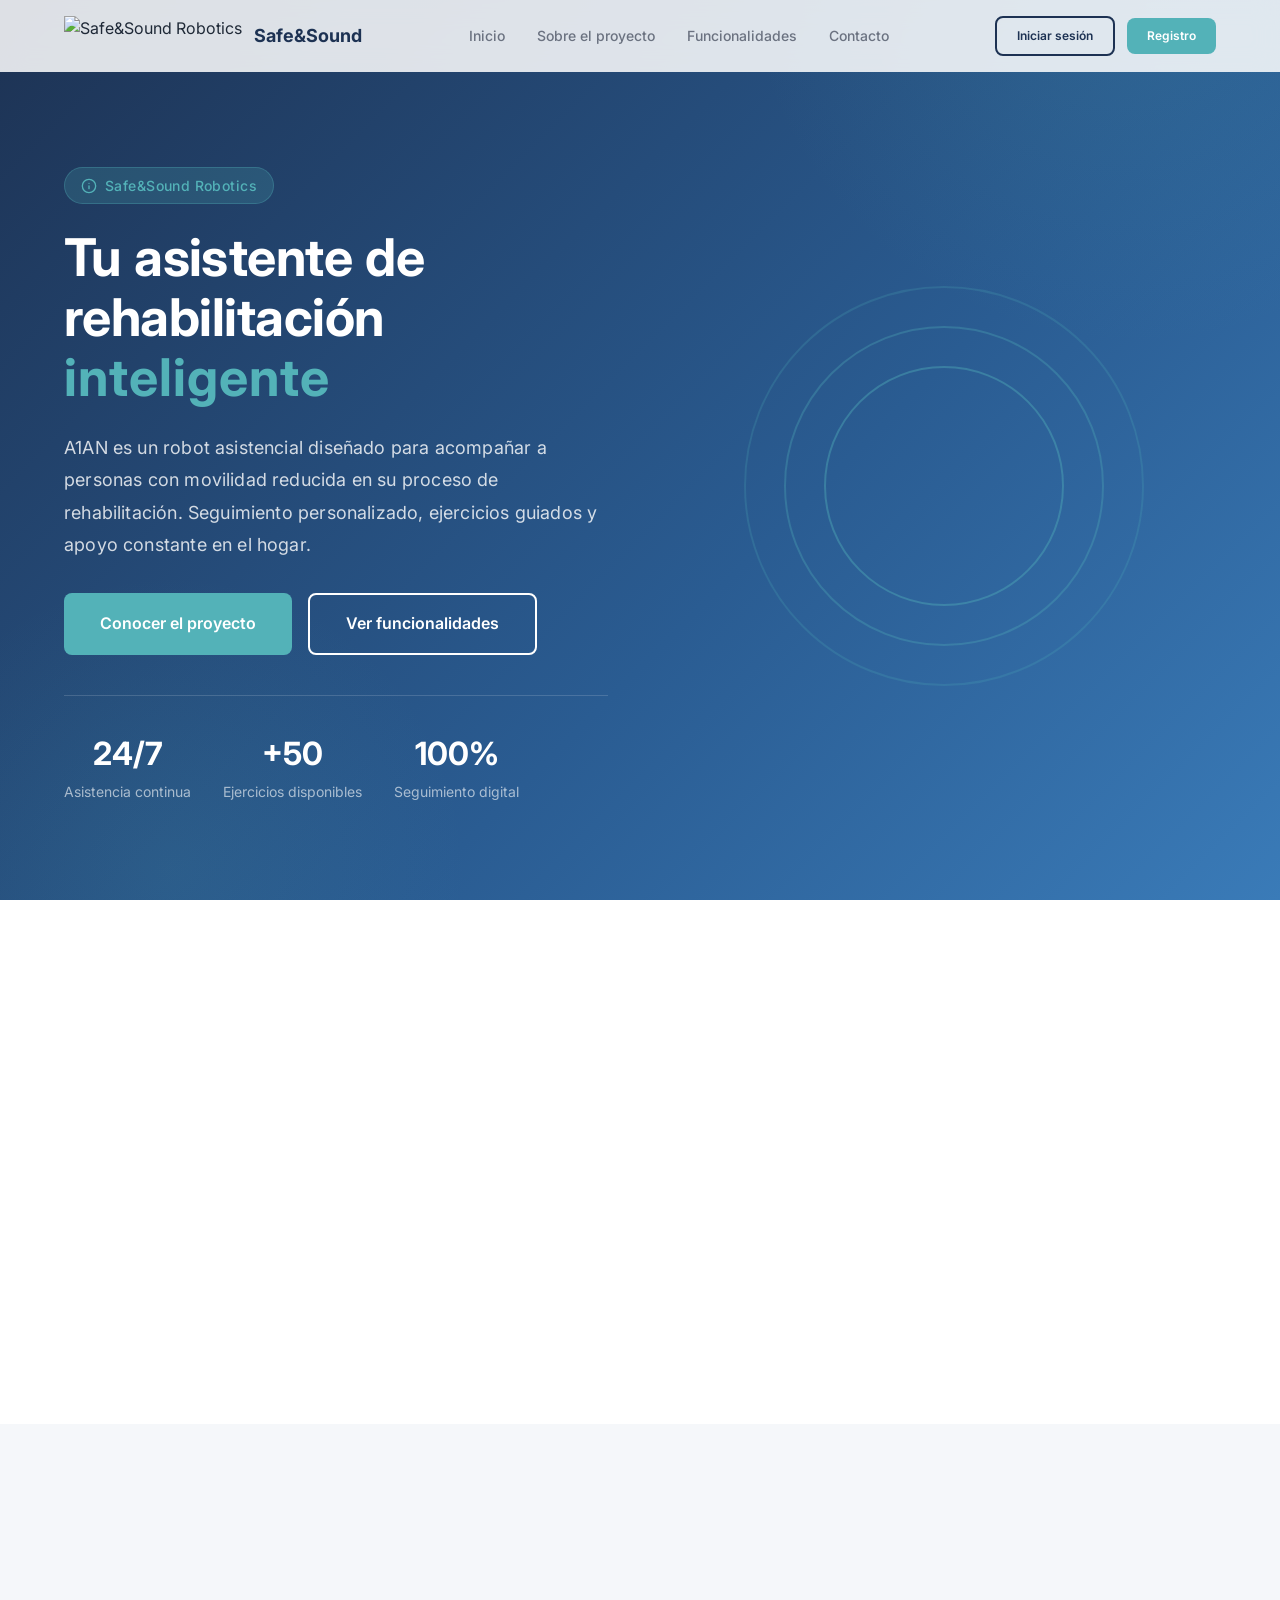
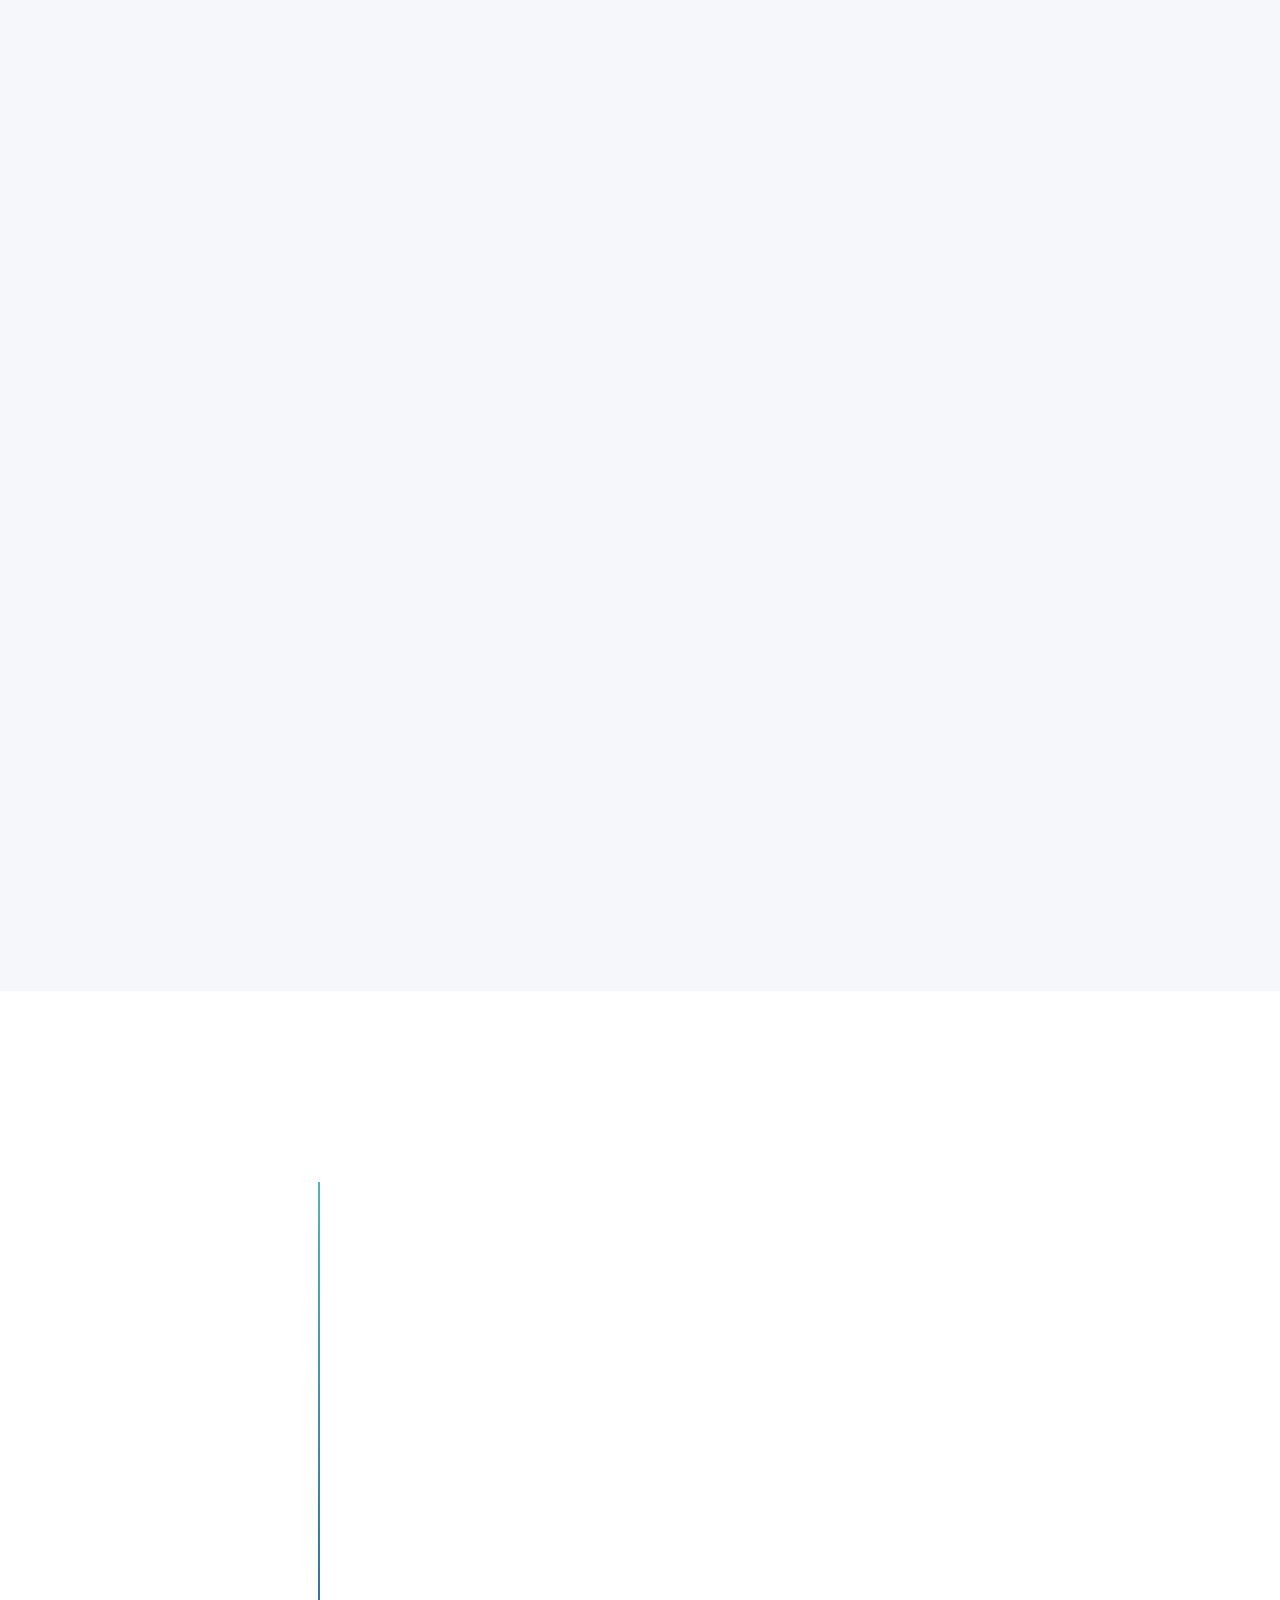
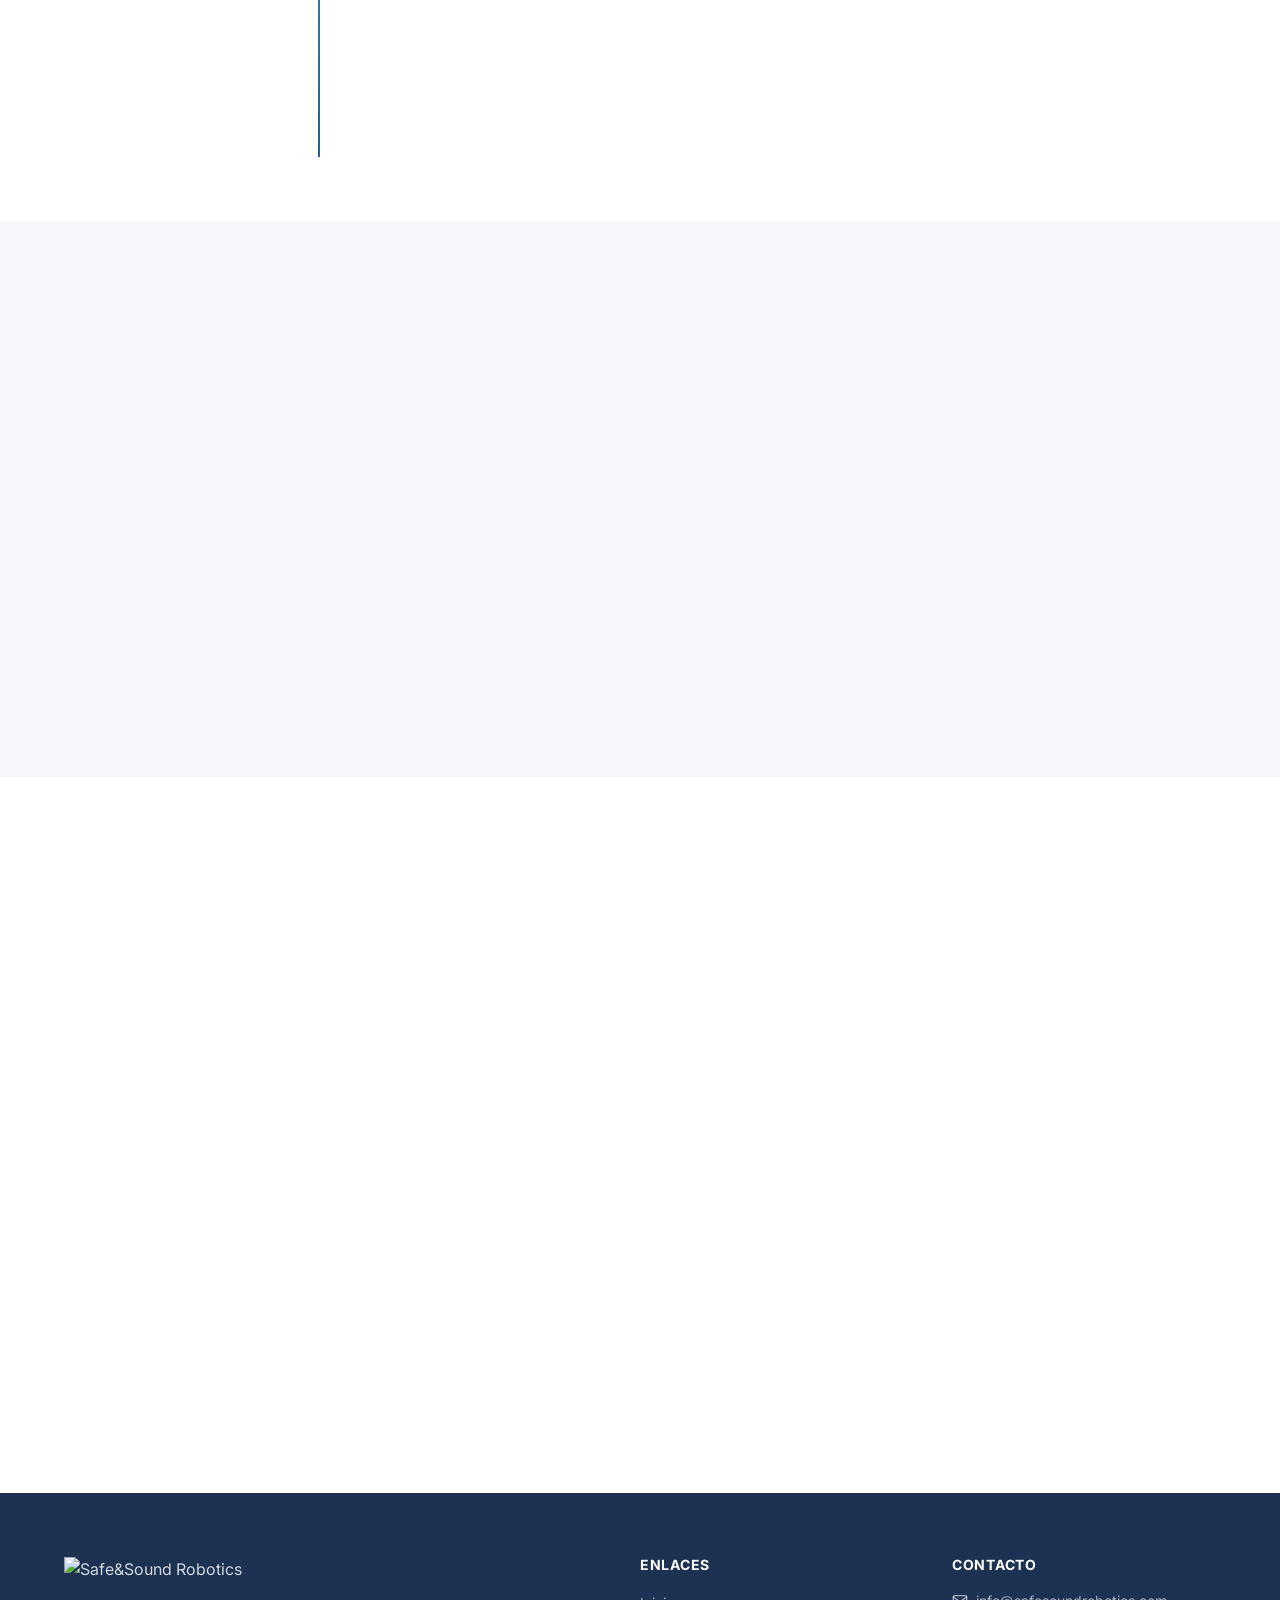
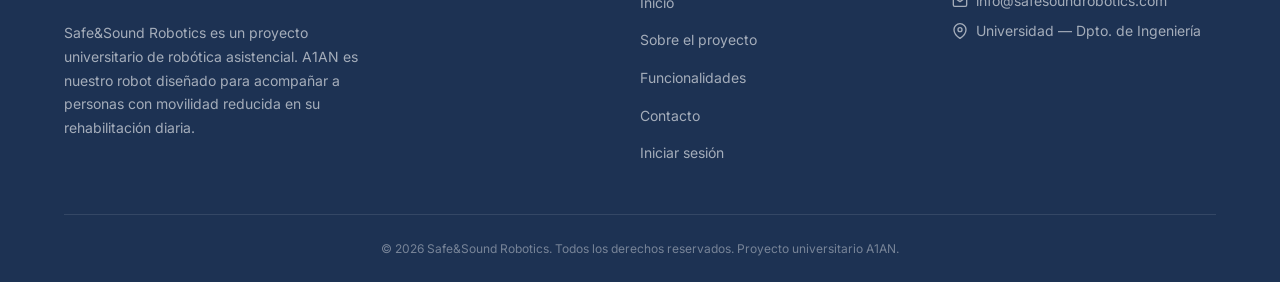
==== index.html @ 7369380c "Bugfixes" ====
<!DOCTYPE html>
<html lang="es">
<head>
  <meta charset="UTF-8">
  <meta name="viewport" content="width=device-width, initial-scale=1.0">
  <title>A1AN — Robot Asistencial | Safe&Sound Robotics</title>
  <meta name="description" content="A1AN es un robot asistencial inteligente diseñado para personas con movilidad reducida. Rehabilitación, seguimiento y apoyo en el hogar.">
  <link rel="icon" href="assets/logo.png" type="image/png">
  <link rel="preconnect" href="https://fonts.googleapis.com">
  <link rel="preconnect" href="https://fonts.gstatic.com" crossorigin>
  <link href="https://fonts.googleapis.com/css2?family=Inter:wght@400;500;600;700&display=swap" rel="stylesheet">
  <link rel="stylesheet" href="css/styles.css">
  <link rel="stylesheet" href="css/responsive.css">
</head>
<body>

  <!-- ====== HEADER ====== -->
  <header class="site-header" id="header">
    <div class="header-inner">
      <a href="index.html" class="header-logo">
        <img src="assets/logo.png" alt="Safe&Sound Robotics">
        <span>Safe&Sound</span>
      </a>

      <nav class="header-nav" id="headerNav">
        <a href="#inicio">Inicio</a>
        <a href="#sobre">Sobre el proyecto</a>
        <a href="#funcionalidades">Funcionalidades</a>
        <a href="#contacto">Contacto</a>
      </nav>

      <div class="header-actions" id="headerActions">
        <a href="login.html" class="btn btn-sm btn-outline-dark" id="loginBtn">Iniciar sesión</a>
        <a href="register.html" class="btn btn-sm btn-primary">Registro</a>
      </div>

      <button class="hamburger" id="hamburger" aria-label="Menú">
        <span></span>
        <span></span>
        <span></span>
      </button>
    </div>
  </header>

  <!-- ====== HERO ====== -->
  <section class="hero" id="inicio">
    <div class="container hero-inner">
      <div class="hero-content">
        <span class="hero-label">
          <svg width="16" height="16" viewBox="0 0 24 24" fill="none" stroke="currentColor" stroke-width="2" stroke-linecap="round" stroke-linejoin="round"><circle cx="12" cy="12" r="10"/><path d="M12 16v-4"/><path d="M12 8h.01"/></svg>
          Safe&Sound Robotics
        </span>
        <h1>Tu asistente de rehabilitación <span class="highlight">inteligente</span></h1>
        <p class="hero-description">A1AN es un robot asistencial diseñado para acompañar a personas con movilidad reducida en su proceso de rehabilitación. Seguimiento personalizado, ejercicios guiados y apoyo constante en el hogar.</p>
        <div class="hero-buttons">
          <a href="#sobre" class="btn btn-lg btn-primary">Conocer el proyecto</a>
          <a href="#funcionalidades" class="btn btn-lg btn-outline">Ver funcionalidades</a>
        </div>
        <div class="hero-stats">
          <div class="hero-stat">
            <span class="hero-stat-value">24/7</span>
            <span class="hero-stat-label">Asistencia continua</span>
          </div>
          <div class="hero-stat">
            <span class="hero-stat-value">+50</span>
            <span class="hero-stat-label">Ejercicios disponibles</span>
          </div>
          <div class="hero-stat">
            <span class="hero-stat-value">100%</span>
            <span class="hero-stat-label">Seguimiento digital</span>
          </div>
        </div>
      </div>
      <div class="hero-visual">
        <div class="hero-robot-container">
          <div class="hero-robot-circle"></div>
          <div class="hero-robot-circle"></div>
          <div class="hero-robot-circle"></div>
        </div>
      </div>
    </div>
  </section>

  <!-- ====== ABOUT ====== -->
  <section class="section" id="sobre">
    <div class="container">
      <div class="about-grid fade-in">
        <div class="about-content">
          <h2>Sobre el proyecto A1AN</h2>
          <p><strong>Safe&Sound Robotics</strong> es un proyecto universitario de robótica enfocado en desarrollar soluciones tecnológicas que mejoren la calidad de vida de personas con movilidad reducida.</p>
          <p><strong>A1AN</strong> es nuestro robot asistencial: un compañero inteligente diseñado para el hogar que ayuda en la búsqueda y localización de objetos cotidianos, guía ejercicios de rehabilitación funcional y realiza un seguimiento continuo del progreso del usuario.</p>
          <p>A diferencia de otras soluciones, A1AN combina asistencia física con seguimiento digital, ofreciendo una experiencia integral orientada al bienestar y la autonomía personal.</p>
        </div>
        <div class="about-visual">
          <div class="about-card">
            <div class="about-card-icon">
              <svg viewBox="0 0 24 24" fill="none" stroke="currentColor" stroke-width="2" stroke-linecap="round" stroke-linejoin="round"><path d="M17 21v-2a4 4 0 0 0-4-4H5a4 4 0 0 0-4 4v2"/><circle cx="9" cy="7" r="4"/><path d="M23 21v-2a4 4 0 0 0-3-3.87"/><path d="M16 3.13a4 4 0 0 1 0 7.75"/></svg>
            </div>
            <div>
              <h4>Personas con movilidad reducida</h4>
              <p>Diseñado para quienes necesitan apoyo diario en el hogar y en su proceso de rehabilitación.</p>
            </div>
          </div>
          <div class="about-card">
            <div class="about-card-icon">
              <svg viewBox="0 0 24 24" fill="none" stroke="currentColor" stroke-width="2" stroke-linecap="round" stroke-linejoin="round"><path d="M22 12h-4l-3 9L9 3l-3 9H2"/></svg>
            </div>
            <div>
              <h4>Rehabilitación funcional</h4>
              <p>Ejercicios guiados y seguimiento del progreso para una recuperación más efectiva.</p>
            </div>
          </div>
          <div class="about-card">
            <div class="about-card-icon">
              <svg viewBox="0 0 24 24" fill="none" stroke="currentColor" stroke-width="2" stroke-linecap="round" stroke-linejoin="round"><path d="M12 22s8-4 8-10V5l-8-3-8 3v7c0 6 8 10 8 10z"/></svg>
            </div>
            <div>
              <h4>Seguridad y confianza</h4>
              <p>Tecnología robusta y fiable, pensada para operar en un entorno doméstico con total seguridad.</p>
            </div>
          </div>
        </div>
      </div>
    </div>
  </section>

  <!-- ====== FEATURES ====== -->
  <section class="section section-alt" id="funcionalidades">
    <div class="container">
      <h2 class="section-title fade-in">Funcionalidades principales</h2>
      <p class="section-subtitle fade-in">A1AN integra múltiples capacidades para ofrecer un acompañamiento completo en el día a día.</p>
      <div class="features-grid">
        <div class="card feature-card fade-in">
          <div class="feature-icon">
            <svg viewBox="0 0 24 24" fill="none" stroke="currentColor" stroke-width="2" stroke-linecap="round" stroke-linejoin="round"><path d="M20 21v-2a4 4 0 0 0-4-4H8a4 4 0 0 0-4 4v2"/><circle cx="12" cy="7" r="4"/></svg>
          </div>
          <h3>Asistencia al usuario</h3>
          <p>Apoyo diario en tareas del hogar, localización de objetos y recordatorios personalizados para la constancia.</p>
        </div>
        <div class="card feature-card fade-in">
          <div class="feature-icon">
            <svg viewBox="0 0 24 24" fill="none" stroke="currentColor" stroke-width="2" stroke-linecap="round" stroke-linejoin="round"><path d="M22 12h-4l-3 9L9 3l-3 9H2"/></svg>
          </div>
          <h3>Ejercicios de rehabilitación</h3>
          <p>Biblioteca de ejercicios funcionales con rutinas personalizadas y seguimiento de cada sesión.</p>
        </div>
        <div class="card feature-card fade-in">
          <div class="feature-icon">
            <svg viewBox="0 0 24 24" fill="none" stroke="currentColor" stroke-width="2" stroke-linecap="round" stroke-linejoin="round"><polyline points="22 12 18 12 15 21 9 3 6 12 2 12"/></svg>
          </div>
          <h3>Seguimiento de actividad</h3>
          <p>Registro detallado de sesiones, eventos y progreso para una visión completa del estado del usuario.</p>
        </div>
        <div class="card feature-card fade-in">
          <div class="feature-icon">
            <svg viewBox="0 0 24 24" fill="none" stroke="currentColor" stroke-width="2" stroke-linecap="round" stroke-linejoin="round"><path d="M18 8A6 6 0 0 0 6 8c0 7-3 9-3 9h18s-3-2-3-9"/><path d="M13.73 21a2 2 0 0 1-3.46 0"/></svg>
          </div>
          <h3>Alertas y recordatorios</h3>
          <p>Notificaciones inteligentes para ejercicios, medicamentos y eventos importantes del día a día.</p>
        </div>
        <div class="card feature-card fade-in">
          <div class="feature-icon">
            <svg viewBox="0 0 24 24" fill="none" stroke="currentColor" stroke-width="2" stroke-linecap="round" stroke-linejoin="round"><rect x="2" y="3" width="20" height="14" rx="2" ry="2"/><line x1="8" y1="21" x2="16" y2="21"/><line x1="12" y1="17" x2="12" y2="21"/></svg>
          </div>
          <h3>Monitorización del robot</h3>
          <p>Control en tiempo real del estado del robot: batería, conexión, diagnóstico y última sincronización.</p>
        </div>
        <div class="card feature-card fade-in">
          <div class="feature-icon">
            <svg viewBox="0 0 24 24" fill="none" stroke="currentColor" stroke-width="2" stroke-linecap="round" stroke-linejoin="round"><circle cx="12" cy="12" r="3"/><path d="M19.4 15a1.65 1.65 0 0 0 .33 1.82l.06.06a2 2 0 0 1 0 2.83 2 2 0 0 1-2.83 0l-.06-.06a1.65 1.65 0 0 0-1.82-.33 1.65 1.65 0 0 0-1 1.51V21a2 2 0 0 1-2 2 2 2 0 0 1-2-2v-.09A1.65 1.65 0 0 0 9 19.4a1.65 1.65 0 0 0-1.82.33l-.06.06a2 2 0 0 1-2.83 0 2 2 0 0 1 0-2.83l.06-.06A1.65 1.65 0 0 0 4.68 15a1.65 1.65 0 0 0-1.51-1H3a2 2 0 0 1-2-2 2 2 0 0 1 2-2h.09A1.65 1.65 0 0 0 4.6 9a1.65 1.65 0 0 0-.33-1.82l-.06-.06a2 2 0 0 1 0-2.83 2 2 0 0 1 2.83 0l.06.06A1.65 1.65 0 0 0 9 4.68a1.65 1.65 0 0 0 1-1.51V3a2 2 0 0 1 2-2 2 2 0 0 1 2 2v.09a1.65 1.65 0 0 0 1 1.51 1.65 1.65 0 0 0 1.82-.33l.06-.06a2 2 0 0 1 2.83 0 2 2 0 0 1 0 2.83l-.06.06A1.65 1.65 0 0 0 19.4 9a1.65 1.65 0 0 0 1.51 1H21a2 2 0 0 1 2 2 2 2 0 0 1-2 2h-.09a1.65 1.65 0 0 0-1.51 1z"/></svg>
          </div>
          <h3>Fácil de usar</h3>
          <p>Interfaz intuitiva y sencilla diseñada para que cualquier persona pueda gestionar el robot sin dificultad.</p>
        </div>
        <div class="card feature-card fade-in">
          <div class="feature-icon">
            <svg viewBox="0 0 24 24" fill="none" stroke="currentColor" stroke-width="2" stroke-linecap="round" stroke-linejoin="round"><path d="M12 22s8-4 8-10V5l-8-3-8 3v7c0 6 8 10 8 10z"/></svg>
          </div>
          <h3>Seguridad y fiabilidad</h3>
          <p>Diseño robusto y protocolos de seguridad que garantizan un funcionamiento fiable en el entorno doméstico.</p>
        </div>
      </div>
    </div>
  </section>

  <!-- ====== HOW IT WORKS ====== -->
  <section class="section" id="como-funciona">
    <div class="container">
      <h2 class="section-title fade-in">¿Cómo funciona?</h2>
      <p class="section-subtitle fade-in">En cinco sencillos pasos estarás aprovechando todo el potencial de A1AN.</p>
      <div class="steps-container">
        <div class="step-item fade-in">
          <div class="step-number">1</div>
          <div class="step-content">
            <h3>Crea tu cuenta</h3>
            <p>Regístrate en la plataforma con tus datos personales para acceder a todas las funcionalidades.</p>
          </div>
        </div>
        <div class="step-item fade-in">
          <div class="step-number">2</div>
          <div class="step-content">
            <h3>Inicia sesión</h3>
            <p>Accede a tu panel de control privado con tus credenciales de forma segura.</p>
          </div>
        </div>
        <div class="step-item fade-in">
          <div class="step-number">3</div>
          <div class="step-content">
            <h3>Vincula tu robot</h3>
            <p>Conecta tu robot A1AN introduciendo su código de identificación o escaneando el QR del dispositivo.</p>
          </div>
        </div>
        <div class="step-item fade-in">
          <div class="step-number">4</div>
          <div class="step-content">
            <h3>Gestiona ejercicios</h3>
            <p>Crea rutinas personalizadas, programa ejercicios y haz seguimiento de cada sesión de rehabilitación.</p>
          </div>
        </div>
        <div class="step-item fade-in">
          <div class="step-number">5</div>
          <div class="step-content">
            <h3>Consulta tu progreso</h3>
            <p>Revisa el historial de actividad, notificaciones, alertas y el estado de tu robot desde el panel.</p>
          </div>
        </div>
      </div>
    </div>
  </section>

  <!-- ====== BENEFITS ====== -->
  <section class="section section-alt" id="beneficios">
    <div class="container">
      <h2 class="section-title fade-in">Beneficios de A1AN</h2>
      <p class="section-subtitle fade-in">Una solución integral que pone la tecnología al servicio del bienestar.</p>
      <div class="benefits-grid">
        <div class="benefit-item fade-in">
          <div class="benefit-icon">
            <svg viewBox="0 0 24 24" fill="none" stroke="currentColor" stroke-width="2" stroke-linecap="round" stroke-linejoin="round"><path d="M22 12h-4l-3 9L9 3l-3 9H2"/></svg>
          </div>
          <div class="benefit-text">
            <h4>Apoyo a la rehabilitación</h4>
            <p>Ejercicios guiados y seguimiento que facilitan la recuperación funcional del usuario.</p>
          </div>
        </div>
        <div class="benefit-item fade-in">
          <div class="benefit-icon">
            <svg viewBox="0 0 24 24" fill="none" stroke="currentColor" stroke-width="2" stroke-linecap="round" stroke-linejoin="round"><rect x="2" y="3" width="20" height="14" rx="2" ry="2"/><line x1="8" y1="21" x2="16" y2="21"/><line x1="12" y1="17" x2="12" y2="21"/></svg>
          </div>
          <div class="benefit-text">
            <h4>Control centralizado</h4>
            <p>Toda la información del robot, ejercicios y actividad en un único panel intuitivo.</p>
          </div>
        </div>
        <div class="benefit-item fade-in">
          <div class="benefit-icon">
            <svg viewBox="0 0 24 24" fill="none" stroke="currentColor" stroke-width="2" stroke-linecap="round" stroke-linejoin="round"><polyline points="22 12 18 12 15 21 9 3 6 12 2 12"/></svg>
          </div>
          <div class="benefit-text">
            <h4>Mejor seguimiento</h4>
            <p>Datos detallados sobre sesiones, progreso y uso del robot para tomar mejores decisiones.</p>
          </div>
        </div>
        <div class="benefit-item fade-in">
          <div class="benefit-icon">
            <svg viewBox="0 0 24 24" fill="none" stroke="currentColor" stroke-width="2" stroke-linecap="round" stroke-linejoin="round"><circle cx="12" cy="12" r="10"/><path d="M8 14s1.5 2 4 2 4-2 4-2"/><line x1="9" y1="9" x2="9.01" y2="9"/><line x1="15" y1="9" x2="15.01" y2="9"/></svg>
          </div>
          <div class="benefit-text">
            <h4>Experiencia intuitiva</h4>
            <p>Interfaz diseñada para ser accesible y fácil de usar por cualquier persona.</p>
          </div>
        </div>
        <div class="benefit-item fade-in">
          <div class="benefit-icon">
            <svg viewBox="0 0 24 24" fill="none" stroke="currentColor" stroke-width="2" stroke-linecap="round" stroke-linejoin="round"><path d="M12 22s8-4 8-10V5l-8-3-8 3v7c0 6 8 10 8 10z"/></svg>
          </div>
          <div class="benefit-text">
            <h4>Seguridad garantizada</h4>
            <p>Protocolos robustos que aseguran la protección de los datos y la fiabilidad del sistema.</p>
          </div>
        </div>
        <div class="benefit-item fade-in">
          <div class="benefit-icon">
            <svg viewBox="0 0 24 24" fill="none" stroke="currentColor" stroke-width="2" stroke-linecap="round" stroke-linejoin="round"><path d="M18 8A6 6 0 0 0 6 8c0 7-3 9-3 9h18s-3-2-3-9"/><path d="M13.73 21a2 2 0 0 1-3.46 0"/></svg>
          </div>
          <div class="benefit-text">
            <h4>Tecnología orientada al bienestar</h4>
            <p>Innovación con enfoque humano, diseñada para mejorar la calidad de vida.</p>
          </div>
        </div>
      </div>
    </div>
  </section>

  <!-- ====== CONTACT ====== -->
  <section class="section" id="contacto">
    <div class="container">
      <h2 class="section-title fade-in">Contacto</h2>
      <p class="section-subtitle fade-in">¿Tienes preguntas sobre el proyecto? Escríbenos y te responderemos lo antes posible.</p>
      <div class="contact-wrapper fade-in">
        <form class="contact-form" id="contactForm">
          <div class="form-group">
            <label for="contactName">Nombre completo</label>
            <input type="text" id="contactName" placeholder="Tu nombre" required>
          </div>
          <div class="form-group">
            <label for="contactEmail">Correo electrónico</label>
            <input type="email" id="contactEmail" placeholder="tu@email.com" required>
          </div>
          <div class="form-group">
            <label for="contactMessage">Mensaje</label>
            <textarea id="contactMessage" placeholder="Escribe tu mensaje aquí..." required></textarea>
          </div>
          <button type="submit" class="btn btn-primary btn-lg">Enviar mensaje</button>
        </form>
      </div>
    </div>
  </section>

  <!-- ====== FOOTER ====== -->
  <footer class="site-footer">
    <div class="container">
      <div class="footer-grid">
        <div class="footer-brand">
          <img src="assets/logo.png" alt="Safe&Sound Robotics">
          <p>Safe&Sound Robotics es un proyecto universitario de robótica asistencial. A1AN es nuestro robot diseñado para acompañar a personas con movilidad reducida en su rehabilitación diaria.</p>
        </div>
        <div class="footer-links">
          <h4>Enlaces</h4>
          <ul>
            <li><a href="#inicio">Inicio</a></li>
            <li><a href="#sobre">Sobre el proyecto</a></li>
            <li><a href="#funcionalidades">Funcionalidades</a></li>
            <li><a href="#contacto">Contacto</a></li>
            <li><a href="login.html">Iniciar sesión</a></li>
          </ul>
        </div>
        <div class="footer-contact">
          <h4>Contacto</h4>
          <p>
            <svg viewBox="0 0 24 24" fill="none" stroke="currentColor" stroke-width="2" stroke-linecap="round" stroke-linejoin="round"><path d="M4 4h16c1.1 0 2 .9 2 2v12c0 1.1-.9 2-2 2H4c-1.1 0-2-.9-2-2V6c0-1.1.9-2 2-2z"/><polyline points="22,6 12,13 2,6"/></svg>
            info@safesoundrobotics.com
          </p>
          <p>
            <svg viewBox="0 0 24 24" fill="none" stroke="currentColor" stroke-width="2" stroke-linecap="round" stroke-linejoin="round"><path d="M21 10c0 7-9 13-9 13s-9-6-9-13a9 9 0 0 1 18 0z"/><circle cx="12" cy="10" r="3"/></svg>
            Universidad — Dpto. de Ingeniería
          </p>
        </div>
      </div>
      <div class="footer-bottom">
        &copy; 2026 Safe&Sound Robotics. Todos los derechos reservados. Proyecto universitario A1AN.
      </div>
    </div>
  </footer>

  <!-- Toast -->
  <div class="toast" id="toast"></div>

  <script src="js/main.js"></script>
</body>
</html>
---- css/styles.css ----
/* ============================================
   Safe&Sound Robotics — A1AN Web
   Global Styles
   ============================================ */

/* --- Custom Properties --- */
:root {
  --color-primary: #1d3253;
  --color-secondary: #2a5c92;
  --color-accent: #53b2b8;
  --color-white: #ffffff;
  --color-bg: #f5f7fa;
  --color-text: #1f2937;
  --color-gray: #6b7280;
  --color-border: #e5e7eb;
  --color-success: #10b981;
  --color-warning: #f59e0b;
  --color-danger: #ef4444;

  --font-family: 'Inter', 'Segoe UI', system-ui, -apple-system, sans-serif;
  --font-size-xs: 0.75rem;
  --font-size-sm: 0.875rem;
  --font-size-base: 1rem;
  --font-size-lg: 1.125rem;
  --font-size-xl: 1.25rem;
  --font-size-2xl: 1.5rem;
  --font-size-3xl: 2rem;
  --font-size-4xl: 2.5rem;
  --font-size-5xl: 3.25rem;

  --spacing-1: 0.25rem;
  --spacing-2: 0.5rem;
  --spacing-3: 0.75rem;
  --spacing-4: 1rem;
  --spacing-5: 1.25rem;
  --spacing-6: 1.5rem;
  --spacing-8: 2rem;
  --spacing-10: 2.5rem;
  --spacing-12: 3rem;
  --spacing-16: 4rem;

  --radius-sm: 0.375rem;
  --radius-md: 0.5rem;
  --radius-lg: 0.75rem;
  --radius-xl: 1rem;
  --radius-full: 9999px;

  --shadow-sm: 0 1px 2px rgba(0, 0, 0, 0.05);
  --shadow-md: 0 4px 6px -1px rgba(0, 0, 0, 0.08), 0 2px 4px -2px rgba(0, 0, 0, 0.05);
  --shadow-lg: 0 10px 15px -3px rgba(0, 0, 0, 0.08), 0 4px 6px -4px rgba(0, 0, 0, 0.04);
  --shadow-xl: 0 20px 25px -5px rgba(0, 0, 0, 0.1), 0 8px 10px -6px rgba(0, 0, 0, 0.04);

  --transition-fast: 150ms ease;
  --transition-base: 250ms ease;
  --transition-slow: 400ms ease;

  --header-height: 72px;
  --max-width: 1200px;
}

/* --- Reset --- */
*,
*::before,
*::after {
  box-sizing: border-box;
  margin: 0;
  padding: 0;
}

html {
  scroll-behavior: smooth;
  -webkit-text-size-adjust: 100%;
}

body {
  font-family: var(--font-family);
  font-size: var(--font-size-base);
  line-height: 1.6;
  color: var(--color-text);
  background-color: var(--color-white);
  -webkit-font-smoothing: antialiased;
  -moz-osx-font-smoothing: grayscale;
}

img {
  max-width: 100%;
  height: auto;
  display: block;
}

a {
  color: inherit;
  text-decoration: none;
}

ul, ol {
  list-style: none;
}

button, input, textarea, select {
  font: inherit;
  color: inherit;
  border: none;
  outline: none;
  background: none;
}

button {
  cursor: pointer;
}

/* --- Typography --- */
h1, h2, h3, h4, h5, h6 {
  line-height: 1.2;
  font-weight: 700;
  color: var(--color-primary);
}

h1 { font-size: var(--font-size-5xl); }
h2 { font-size: var(--font-size-3xl); }
h3 { font-size: var(--font-size-2xl); }
h4 { font-size: var(--font-size-xl); }

p {
  margin-bottom: var(--spacing-4);
  color: var(--color-gray);
}

.section-title {
  font-size: var(--font-size-3xl);
  text-align: center;
  margin-bottom: var(--spacing-3);
}

.section-subtitle {
  font-size: var(--font-size-lg);
  color: var(--color-gray);
  text-align: center;
  max-width: 640px;
  margin: 0 auto var(--spacing-12);
}

/* --- Utility --- */
.container {
  width: 100%;
  max-width: var(--max-width);
  margin: 0 auto;
  padding: 0 var(--spacing-6);
}

.sr-only {
  position: absolute;
  width: 1px;
  height: 1px;
  overflow: hidden;
  clip: rect(0, 0, 0, 0);
  white-space: nowrap;
  border: 0;
}

/* --- Buttons --- */
.btn {
  display: inline-flex;
  align-items: center;
  justify-content: center;
  gap: var(--spacing-2);
  padding: 0.75rem 1.75rem;
  font-size: var(--font-size-sm);
  font-weight: 600;
  border-radius: var(--radius-md);
  transition: all var(--transition-base);
  white-space: nowrap;
}

.btn-primary {
  background-color: var(--color-accent);
  color: var(--color-white);
}

.btn-primary:hover {
  background-color: #48a0a5;
  transform: translateY(-1px);
  box-shadow: var(--shadow-md);
}

.btn-secondary {
  background-color: var(--color-secondary);
  color: var(--color-white);
}

.btn-secondary:hover {
  background-color: #235082;
  transform: translateY(-1px);
  box-shadow: var(--shadow-md);
}

.btn-outline {
  border: 2px solid var(--color-white);
  color: var(--color-white);
  background: transparent;
}

.btn-outline:hover {
  background-color: var(--color-white);
  color: var(--color-primary);
}

.btn-outline-dark {
  border: 2px solid var(--color-primary);
  color: var(--color-primary);
  background: transparent;
}

.btn-outline-dark:hover {
  background-color: var(--color-primary);
  color: var(--color-white);
}

.btn-sm {
  padding: 0.5rem 1.25rem;
  font-size: var(--font-size-xs);
}

.btn-lg {
  padding: 1rem 2.25rem;
  font-size: var(--font-size-base);
}

/* --- Cards --- */
.card {
  background: var(--color-white);
  border-radius: var(--radius-lg);
  padding: var(--spacing-8);
  box-shadow: var(--shadow-md);
  transition: transform var(--transition-base), box-shadow var(--transition-base);
}

.card:hover {
  transform: translateY(-4px);
  box-shadow: var(--shadow-lg);
}

/* --- Badges --- */
.badge {
  display: inline-flex;
  align-items: center;
  padding: 0.25rem 0.75rem;
  font-size: var(--font-size-xs);
  font-weight: 600;
  border-radius: var(--radius-full);
}

.badge-success {
  background-color: #d1fae5;
  color: #065f46;
}

.badge-warning {
  background-color: #fef3c7;
  color: #92400e;
}

.badge-danger {
  background-color: #fee2e2;
  color: #991b1b;
}

.badge-info {
  background-color: #dbeafe;
  color: #1e40af;
}

/* --- Toast --- */
.toast {
  position: fixed;
  bottom: 2rem;
  right: 2rem;
  padding: 1rem 1.5rem;
  background: var(--color-primary);
  color: var(--color-white);
  border-radius: var(--radius-md);
  box-shadow: var(--shadow-xl);
  font-size: var(--font-size-sm);
  font-weight: 500;
  transform: translateY(120%);
  opacity: 0;
  transition: all var(--transition-base);
  z-index: 9999;
}

.toast.show {
  transform: translateY(0);
  opacity: 1;
}

.toast-success {
  background: var(--color-success);
}

.toast-danger {
  background: var(--color-danger);
}

/* ============================================
   HEADER
   ============================================ */
.site-header {
  position: fixed;
  top: 0;
  left: 0;
  right: 0;
  height: var(--header-height);
  z-index: 1000;
  background: rgba(255, 255, 255, 0.85);
  backdrop-filter: blur(12px);
  -webkit-backdrop-filter: blur(12px);
  transition: box-shadow var(--transition-base);
}

.site-header.scrolled {
  box-shadow: 0 1px 12px rgba(0, 0, 0, 0.08);
}

.header-inner {
  display: flex;
  align-items: center;
  justify-content: space-between;
  height: 100%;
  max-width: var(--max-width);
  margin: 0 auto;
  padding: 0 var(--spacing-6);
}

.header-logo {
  display: flex;
  align-items: center;
  gap: var(--spacing-3);
}

.header-logo img {
  height: 40px;
  width: auto;
}

.header-logo span {
  font-size: var(--font-size-lg);
  font-weight: 700;
  color: var(--color-primary);
}

.header-nav {
  display: flex;
  align-items: center;
  gap: var(--spacing-8);
}

.header-nav a {
  font-size: var(--font-size-sm);
  font-weight: 500;
  color: var(--color-gray);
  transition: color var(--transition-fast);
  position: relative;
}

.header-nav a:hover,
.header-nav a.active {
  color: var(--color-primary);
}

.header-nav a::after {
  content: '';
  position: absolute;
  bottom: -4px;
  left: 0;
  width: 0;
  height: 2px;
  background: var(--color-accent);
  transition: width var(--transition-base);
}

.header-nav a:hover::after,
.header-nav a.active::after {
  width: 100%;
}

.header-actions {
  display: flex;
  align-items: center;
  gap: var(--spacing-3);
}

.hamburger {
  display: none;
  flex-direction: column;
  gap: 5px;
  cursor: pointer;
  padding: var(--spacing-2);
}

.hamburger span {
  display: block;
  width: 24px;
  height: 2px;
  background: var(--color-primary);
  transition: all var(--transition-base);
  border-radius: 2px;
}

.hamburger.open span:nth-child(1) {
  transform: rotate(45deg) translate(5px, 5px);
}

.hamburger.open span:nth-child(2) {
  opacity: 0;
}

.hamburger.open span:nth-child(3) {
  transform: rotate(-45deg) translate(5px, -5px);
}

/* ============================================
   HERO
   ============================================ */
.hero {
  position: relative;
  min-height: 100vh;
  display: flex;
  align-items: center;
  background: linear-gradient(135deg, var(--color-primary) 0%, var(--color-secondary) 60%, #3a7bb8 100%);
  overflow: hidden;
  padding-top: var(--header-height);
}

.hero::before {
  content: '';
  position: absolute;
  top: -50%;
  right: -20%;
  width: 800px;
  height: 800px;
  border-radius: 50%;
  background: radial-gradient(circle, rgba(83, 178, 184, 0.15) 0%, transparent 70%);
  pointer-events: none;
}

.hero::after {
  content: '';
  position: absolute;
  bottom: -30%;
  left: -10%;
  width: 600px;
  height: 600px;
  border-radius: 50%;
  background: radial-gradient(circle, rgba(83, 178, 184, 0.1) 0%, transparent 70%);
  pointer-events: none;
}

.hero-inner {
  display: flex;
  align-items: center;
  justify-content: space-between;
  gap: var(--spacing-16);
  position: relative;
  z-index: 1;
}

.hero-content {
  flex: 1;
  max-width: 580px;
}

.hero-label {
  display: inline-flex;
  align-items: center;
  gap: var(--spacing-2);
  padding: 0.4rem 1rem;
  background: rgba(83, 178, 184, 0.2);
  border: 1px solid rgba(83, 178, 184, 0.3);
  border-radius: var(--radius-full);
  color: var(--color-accent);
  font-size: var(--font-size-sm);
  font-weight: 500;
  margin-bottom: var(--spacing-6);
  letter-spacing: 0.03em;
}

.hero h1 {
  color: var(--color-white);
  font-size: var(--font-size-5xl);
  margin-bottom: var(--spacing-6);
  line-height: 1.15;
  letter-spacing: -0.01em;
  word-spacing: 0.05em;
}

.hero h1 .highlight {
  color: var(--color-accent);
  letter-spacing: 0.02em;
}

.hero-description {
  color: rgba(255, 255, 255, 0.8);
  font-size: var(--font-size-lg);
  margin-bottom: var(--spacing-8);
  line-height: 1.8;
  letter-spacing: 0.01em;
}

.hero-buttons {
  display: flex;
  gap: var(--spacing-4);
  flex-wrap: wrap;
}

.hero-visual {
  flex: 1;
  display: flex;
  align-items: center;
  justify-content: center;
  position: relative;
}

.hero-robot-container {
  position: relative;
  width: 400px;
  height: 400px;
}

.hero-robot-circle {
  position: absolute;
  border-radius: 50%;
  border: 2px solid rgba(83, 178, 184, 0.2);
}

.hero-robot-circle:nth-child(1) {
  width: 100%;
  height: 100%;
  top: 0;
  left: 0;
  animation: pulse-ring 4s ease-in-out infinite;
}

.hero-robot-circle:nth-child(2) {
  width: 80%;
  height: 80%;
  top: 10%;
  left: 10%;
  border-color: rgba(83, 178, 184, 0.3);
  animation: pulse-ring 4s ease-in-out 1s infinite;
}

.hero-robot-circle:nth-child(3) {
  width: 60%;
  height: 60%;
  top: 20%;
  left: 20%;
  border-color: rgba(83, 178, 184, 0.4);
  animation: pulse-ring 4s ease-in-out 2s infinite;
}

.hero-robot-logo {
  position: absolute;
  top: 50%;
  left: 50%;
  transform: translate(-50%, -50%);
  width: 160px;
  height: 160px;
  object-fit: contain;
  filter: drop-shadow(0 0 30px rgba(83, 178, 184, 0.3));
}

@keyframes pulse-ring {
  0%, 100% { transform: scale(1); opacity: 0.6; }
  50% { transform: scale(1.05); opacity: 1; }
}

.hero-stats {
  display: flex;
  gap: var(--spacing-8);
  margin-top: var(--spacing-10);
  padding-top: var(--spacing-8);
  border-top: 1px solid rgba(255, 255, 255, 0.15);
}

.hero-stat {
  text-align: center;
}

.hero-stat-value {
  display: block;
  font-size: var(--font-size-3xl);
  font-weight: 700;
  color: var(--color-white);
}

.hero-stat-label {
  font-size: var(--font-size-sm);
  color: rgba(255, 255, 255, 0.6);
}

/* ============================================
   SECTIONS (general)
   ============================================ */
.section {
  padding: var(--spacing-16) 0;
}

.section-alt {
  background-color: var(--color-bg);
}

/* --- Scroll fade-in animation --- */
.fade-in {
  opacity: 0;
  transform: translateY(30px);
  transition: opacity 0.6s ease, transform 0.6s ease;
}

.fade-in.visible {
  opacity: 1;
  transform: translateY(0);
}

/* ============================================
   ABOUT
   ============================================ */
.about-grid {
  display: grid;
  grid-template-columns: 1fr 1fr;
  gap: var(--spacing-16);
  align-items: center;
}

.about-content {
  padding-left: var(--spacing-8);
  border-left: 4px solid var(--color-accent);
}

.about-content h2 {
  margin-bottom: var(--spacing-4);
}

.about-content p {
  margin-bottom: var(--spacing-4);
  line-height: 1.8;
}

.about-visual {
  display: flex;
  flex-direction: column;
  gap: var(--spacing-6);
}

.about-card {
  display: flex;
  align-items: flex-start;
  gap: var(--spacing-4);
  padding: var(--spacing-6);
  background: var(--color-white);
  border-radius: var(--radius-lg);
  box-shadow: var(--shadow-sm);
  transition: box-shadow var(--transition-base);
}

.about-card:hover {
  box-shadow: var(--shadow-md);
}

.about-card-icon {
  flex-shrink: 0;
  width: 48px;
  height: 48px;
  display: flex;
  align-items: center;
  justify-content: center;
  background: linear-gradient(135deg, var(--color-accent), var(--color-secondary));
  border-radius: var(--radius-md);
  color: var(--color-white);
}

.about-card-icon svg {
  width: 24px;
  height: 24px;
}

.about-card h4 {
  font-size: var(--font-size-base);
  margin-bottom: var(--spacing-1);
}

.about-card p {
  font-size: var(--font-size-sm);
  margin-bottom: 0;
}

/* ============================================
   FEATURES
   ============================================ */
.features-grid {
  display: grid;
  grid-template-columns: repeat(3, 1fr);
  gap: var(--spacing-8);
}

.feature-card {
  text-align: center;
  padding: var(--spacing-8) var(--spacing-6);
}

.feature-icon {
  width: 64px;
  height: 64px;
  margin: 0 auto var(--spacing-6);
  display: flex;
  align-items: center;
  justify-content: center;
  background: linear-gradient(135deg, rgba(83, 178, 184, 0.1), rgba(42, 92, 146, 0.1));
  border-radius: var(--radius-lg);
  color: var(--color-accent);
}

.feature-icon svg {
  width: 28px;
  height: 28px;
}

.feature-card h3 {
  font-size: var(--font-size-lg);
  margin-bottom: var(--spacing-3);
}

.feature-card p {
  font-size: var(--font-size-sm);
  line-height: 1.7;
}

/* ============================================
   HOW IT WORKS
   ============================================ */
.steps-container {
  display: flex;
  flex-direction: column;
  gap: 0;
  max-width: 700px;
  margin: 0 auto;
  position: relative;
}

.steps-container::before {
  content: '';
  position: absolute;
  left: 28px;
  top: 0;
  bottom: 0;
  width: 2px;
  background: linear-gradient(to bottom, var(--color-accent), var(--color-secondary));
}

.step-item {
  display: flex;
  align-items: flex-start;
  gap: var(--spacing-6);
  padding: var(--spacing-6) 0;
  position: relative;
}

.step-number {
  flex-shrink: 0;
  width: 56px;
  height: 56px;
  display: flex;
  align-items: center;
  justify-content: center;
  background: var(--color-accent);
  color: var(--color-white);
  font-size: var(--font-size-xl);
  font-weight: 700;
  border-radius: 50%;
  z-index: 1;
  box-shadow: 0 0 0 6px var(--color-bg);
}

.step-content h3 {
  font-size: var(--font-size-lg);
  margin-bottom: var(--spacing-2);
}

.step-content p {
  font-size: var(--font-size-sm);
  margin-bottom: 0;
}

/* ============================================
   BENEFITS
   ============================================ */
.benefits-grid {
  display: grid;
  grid-template-columns: repeat(3, 1fr);
  gap: var(--spacing-6);
}

.benefit-item {
  display: flex;
  align-items: flex-start;
  gap: var(--spacing-4);
  padding: var(--spacing-6);
  background: var(--color-white);
  border-radius: var(--radius-lg);
  box-shadow: var(--shadow-sm);
  transition: box-shadow var(--transition-base), transform var(--transition-base);
}

.benefit-item:hover {
  box-shadow: var(--shadow-md);
  transform: translateY(-2px);
}

.benefit-icon {
  flex-shrink: 0;
  width: 44px;
  height: 44px;
  display: flex;
  align-items: center;
  justify-content: center;
  background: rgba(83, 178, 184, 0.1);
  border-radius: var(--radius-md);
  color: var(--color-accent);
}

.benefit-icon svg {
  width: 22px;
  height: 22px;
}

.benefit-text h4 {
  font-size: var(--font-size-base);
  margin-bottom: var(--spacing-1);
}

.benefit-text p {
  font-size: var(--font-size-sm);
  margin-bottom: 0;
}

/* ============================================
   CONTACT
   ============================================ */
.contact-wrapper {
  max-width: 640px;
  margin: 0 auto;
}

.contact-form {
  display: flex;
  flex-direction: column;
  gap: var(--spacing-5);
}

.form-group {
  display: flex;
  flex-direction: column;
  gap: var(--spacing-2);
}

.form-group label {
  font-size: var(--font-size-sm);
  font-weight: 500;
  color: var(--color-text);
}

.form-group input,
.form-group textarea,
.form-group select {
  width: 100%;
  padding: 0.75rem 1rem;
  border: 1px solid var(--color-border);
  border-radius: var(--radius-md);
  font-size: var(--font-size-base);
  background: var(--color-white);
  transition: border-color var(--transition-fast), box-shadow var(--transition-fast);
}

.form-group input:focus,
.form-group textarea:focus,
.form-group select:focus {
  border-color: var(--color-accent);
  box-shadow: 0 0 0 3px rgba(83, 178, 184, 0.15);
}

.form-group textarea {
  min-height: 120px;
  resize: vertical;
}

.form-group input.error,
.form-group textarea.error {
  border-color: var(--color-danger);
  box-shadow: 0 0 0 3px rgba(239, 68, 68, 0.1);
}

.form-error {
  font-size: var(--font-size-xs);
  color: var(--color-danger);
  display: none;
}

.form-error.show {
  display: block;
}

/* ============================================
   FOOTER
   ============================================ */
.site-footer {
  background: var(--color-primary);
  color: rgba(255, 255, 255, 0.8);
  padding: var(--spacing-16) 0 0;
}

.footer-grid {
  display: grid;
  grid-template-columns: 2fr 1fr 1fr;
  gap: var(--spacing-12);
  padding-bottom: var(--spacing-12);
  border-bottom: 1px solid rgba(255, 255, 255, 0.1);
}

.footer-brand img {
  height: 48px;
  margin-bottom: var(--spacing-4);
}

.footer-brand p {
  color: rgba(255, 255, 255, 0.6);
  font-size: var(--font-size-sm);
  max-width: 300px;
  line-height: 1.7;
}

.footer-links h4,
.footer-contact h4 {
  color: var(--color-white);
  font-size: var(--font-size-sm);
  text-transform: uppercase;
  letter-spacing: 0.05em;
  margin-bottom: var(--spacing-4);
}

.footer-links ul {
  display: flex;
  flex-direction: column;
  gap: var(--spacing-3);
}

.footer-links a {
  font-size: var(--font-size-sm);
  color: rgba(255, 255, 255, 0.6);
  transition: color var(--transition-fast);
}

.footer-links a:hover {
  color: var(--color-accent);
}

.footer-contact p {
  font-size: var(--font-size-sm);
  color: rgba(255, 255, 255, 0.6);
  margin-bottom: var(--spacing-2);
  display: flex;
  align-items: center;
  gap: var(--spacing-2);
}

.footer-contact svg {
  width: 16px;
  height: 16px;
  flex-shrink: 0;
}

.footer-bottom {
  padding: var(--spacing-6) 0;
  text-align: center;
  font-size: var(--font-size-xs);
  color: rgba(255, 255, 255, 0.4);
}
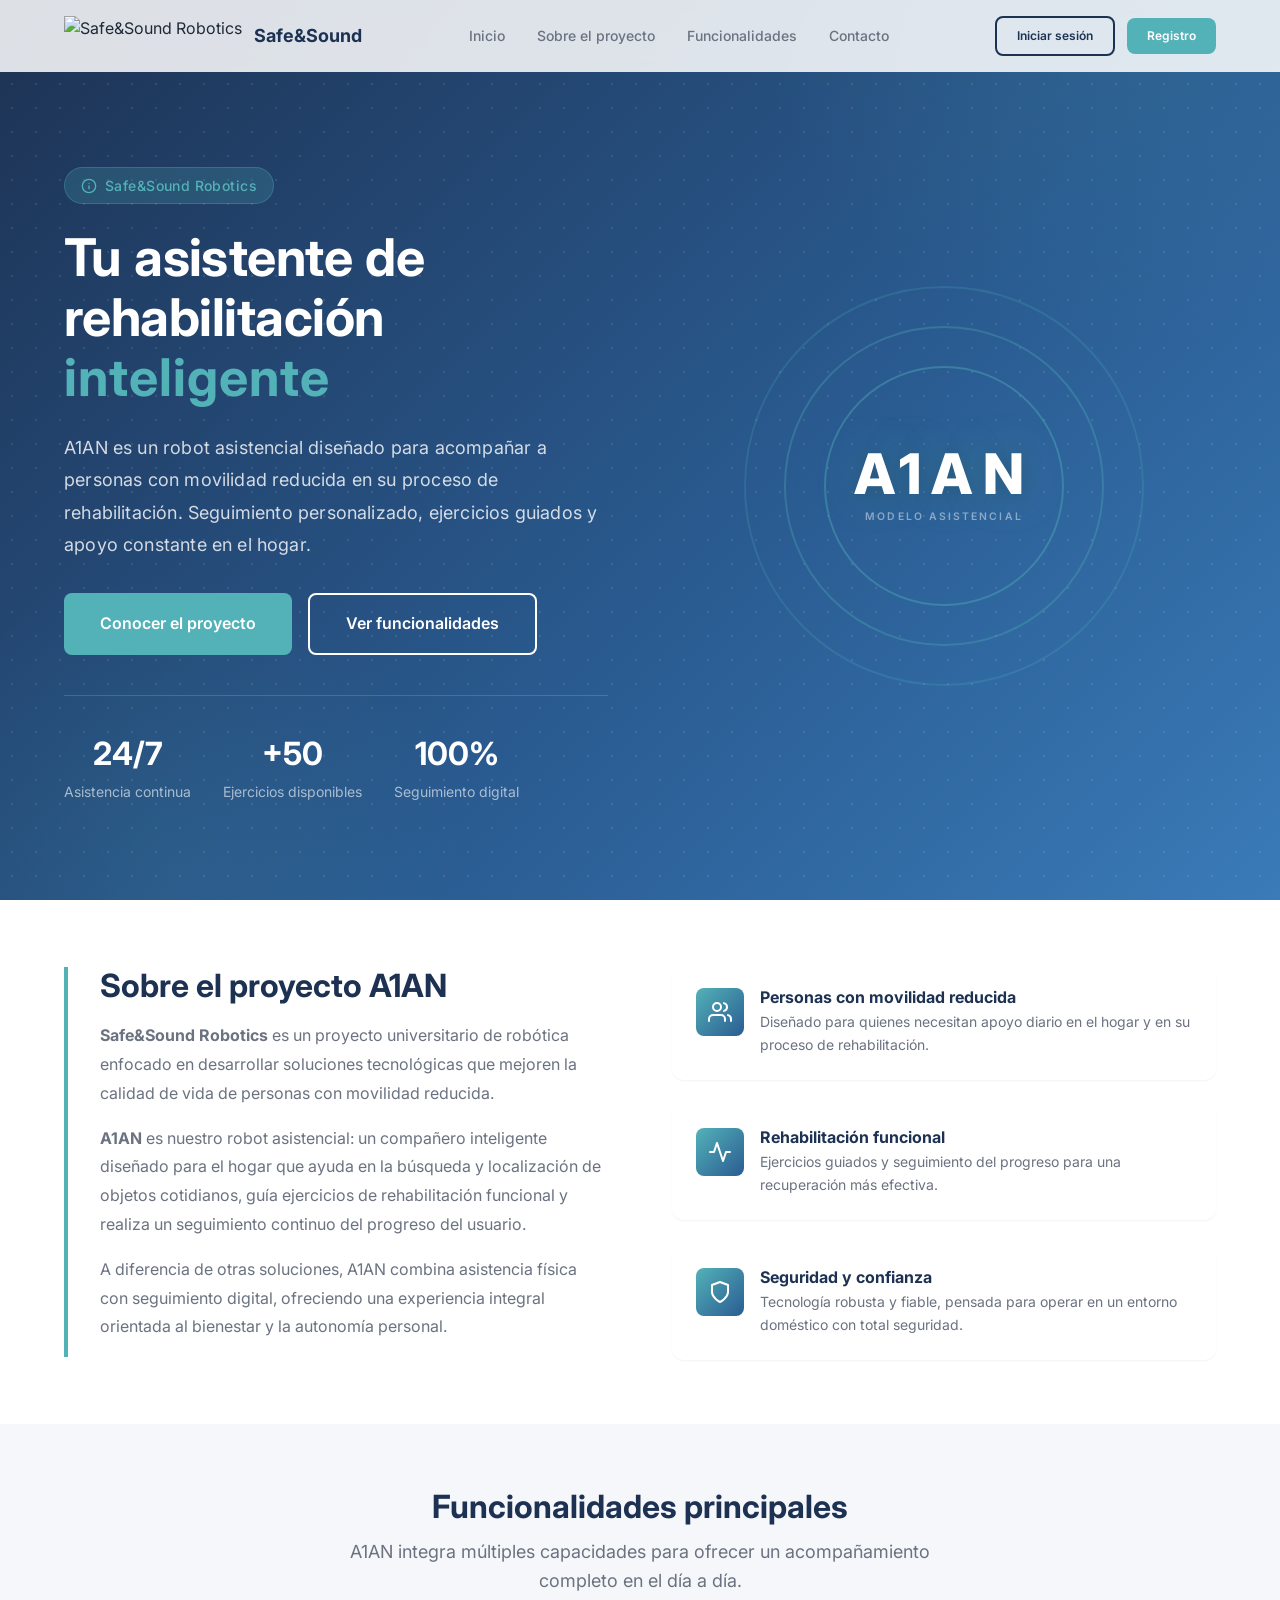
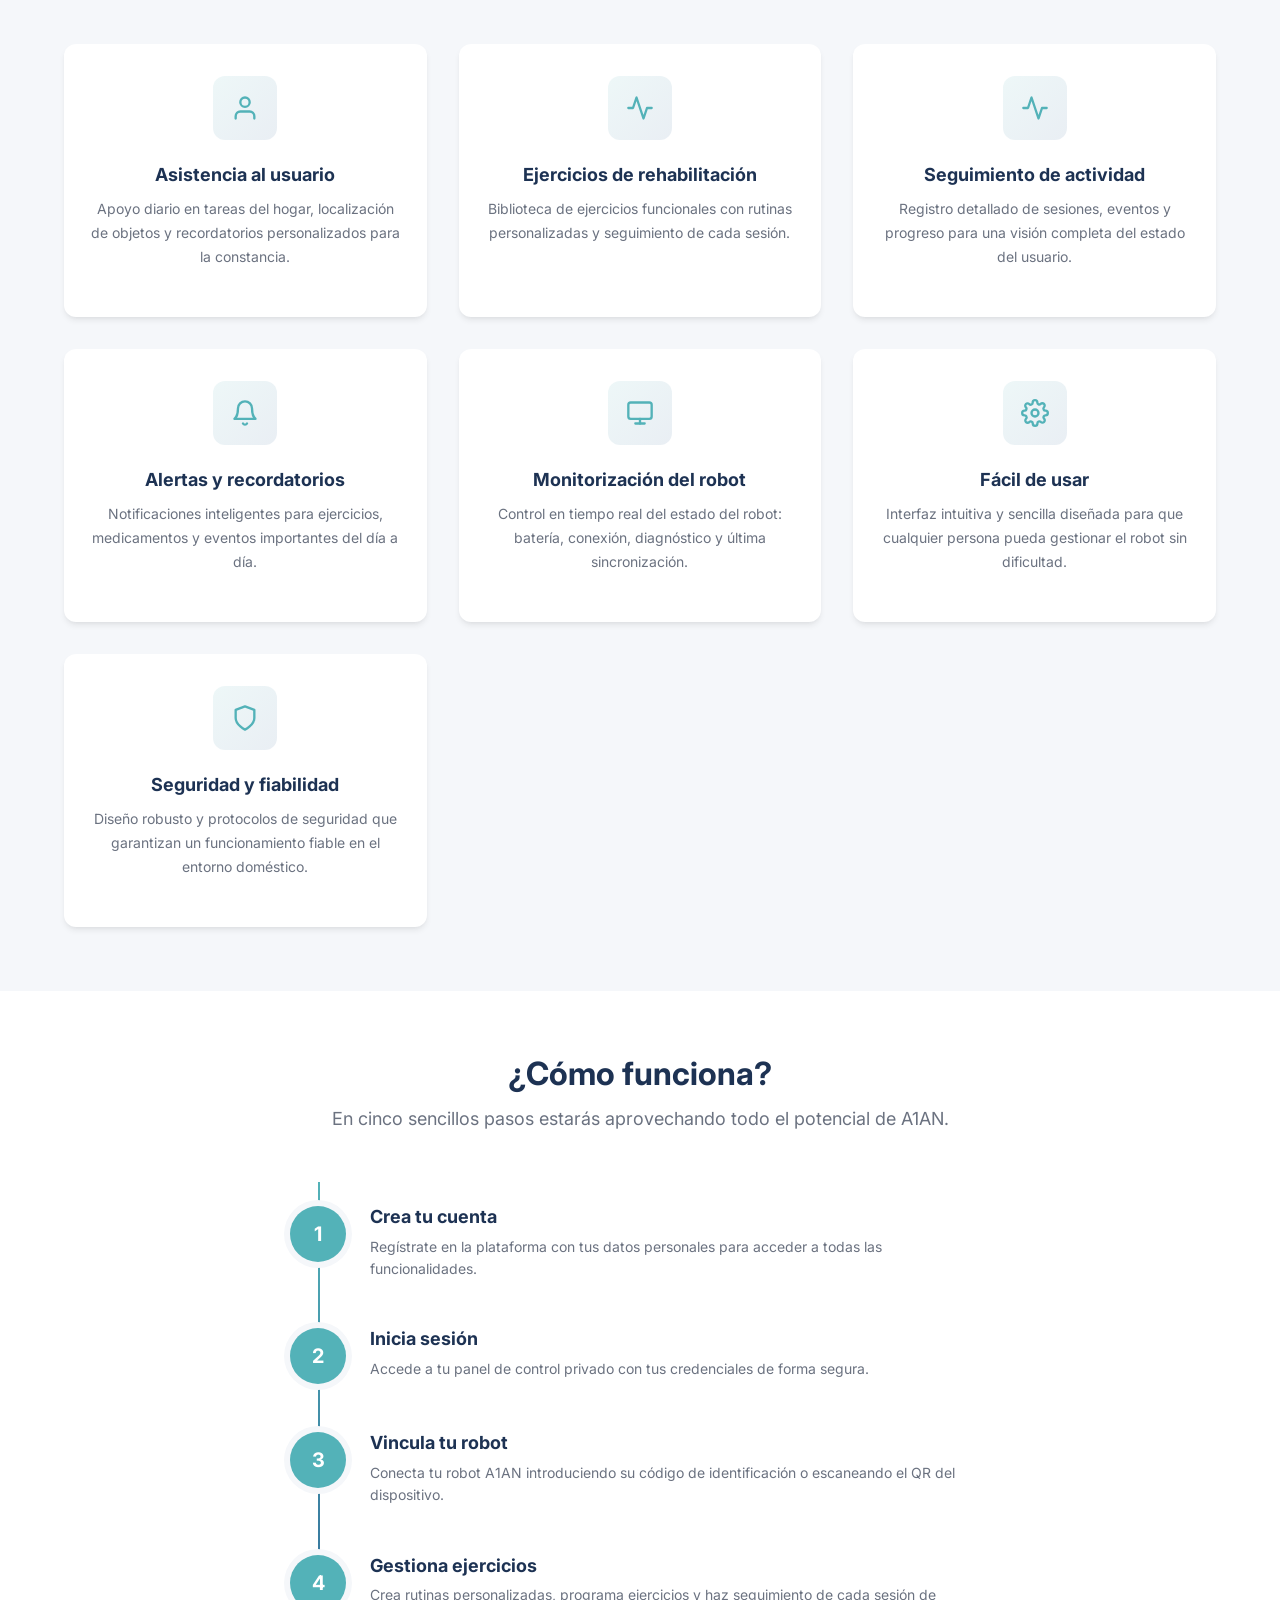
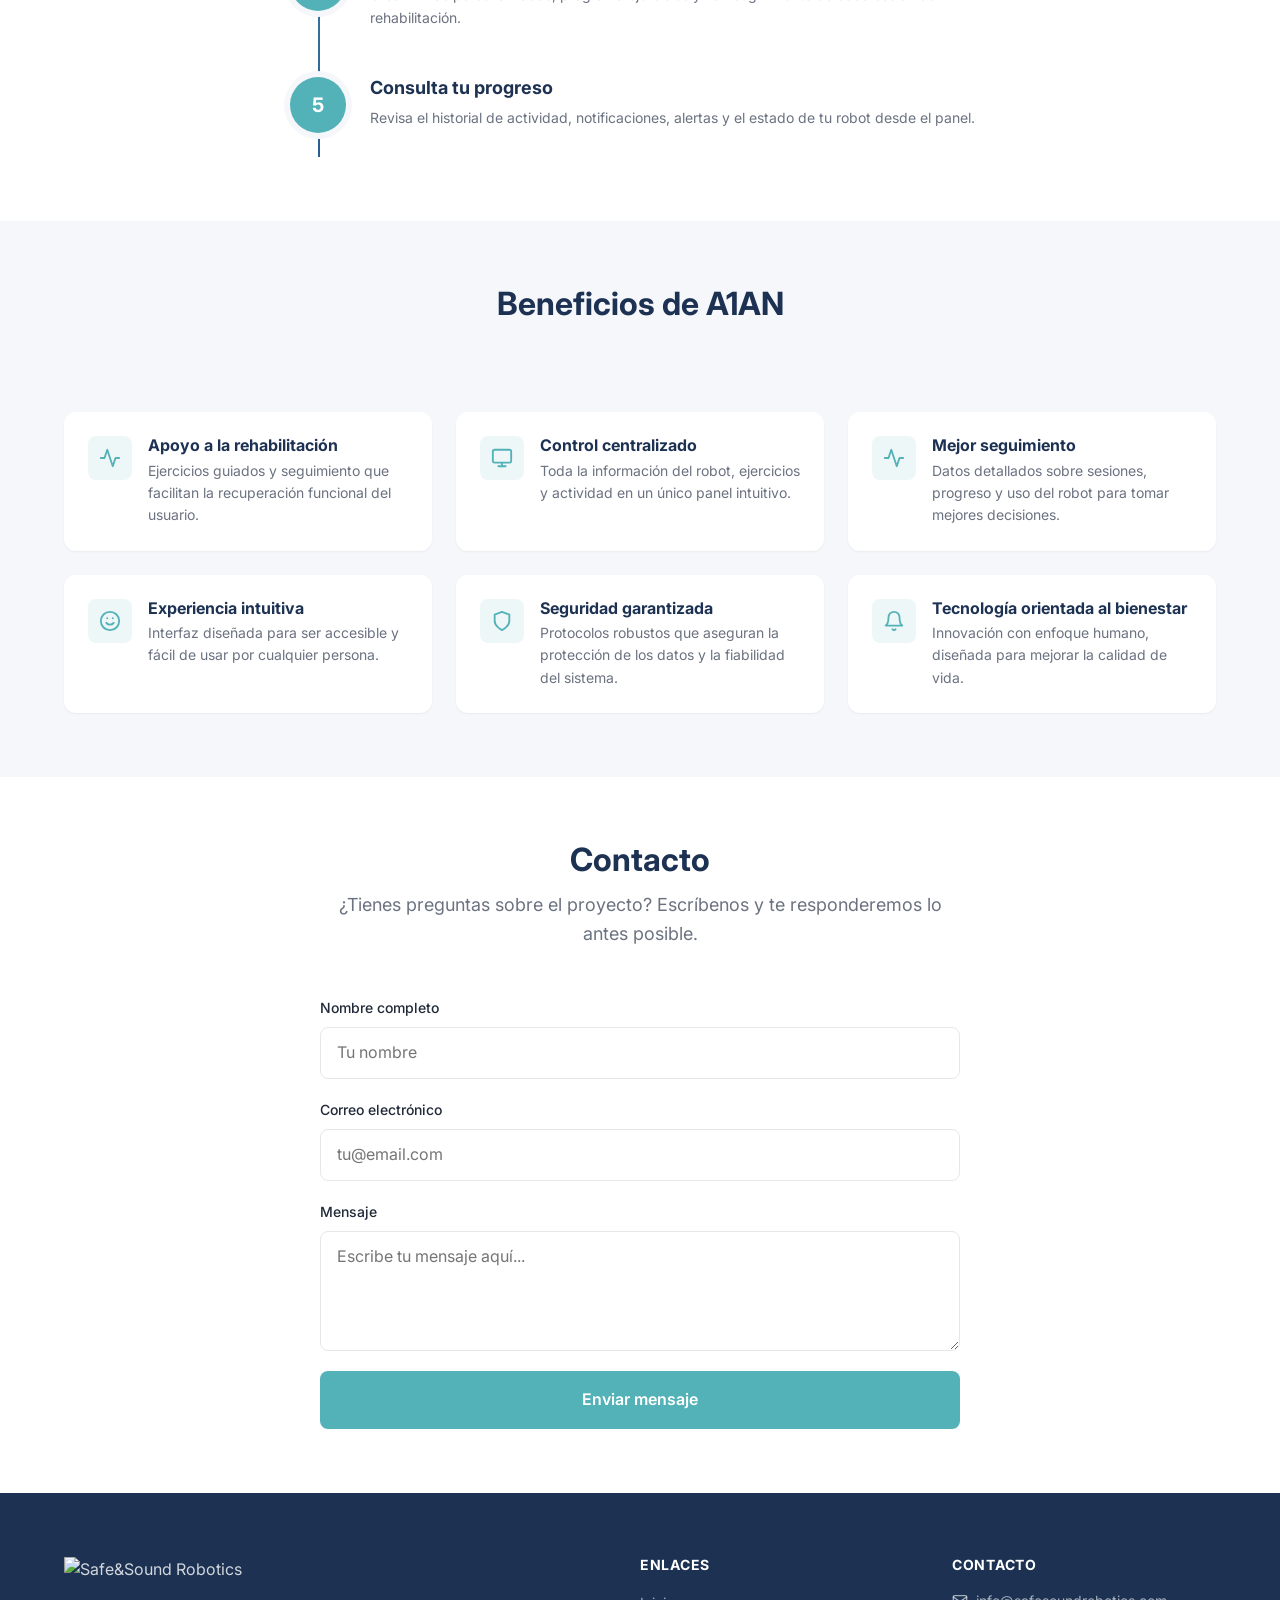
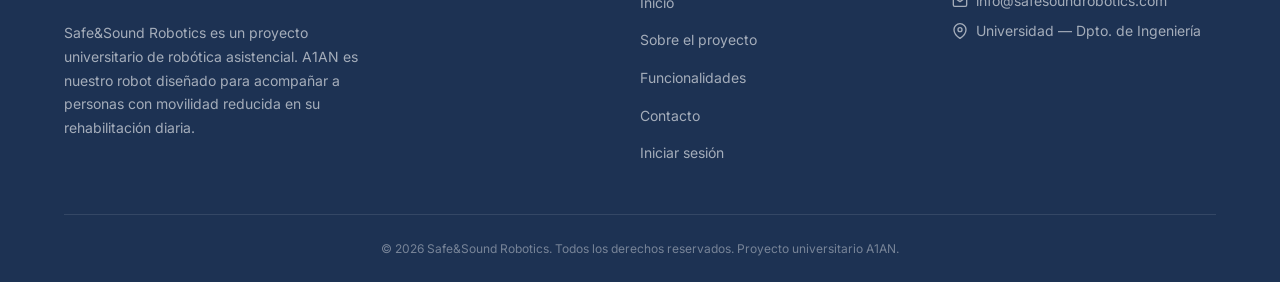
==== commit 009ed736: "Landing Hero fix" ====
--- a/index.html
+++ b/index.html
@@ -44,6 +44,7 @@
 
   <!-- ====== HERO ====== -->
   <section class="hero" id="inicio">
+    <canvas class="hero-dots-canvas" id="heroDotsCanvas" aria-hidden="true"></canvas>
     <div class="container hero-inner">
       <div class="hero-content">
         <span class="hero-label">
@@ -76,6 +77,10 @@
           <div class="hero-robot-circle"></div>
           <div class="hero-robot-circle"></div>
           <div class="hero-robot-circle"></div>
+          <div class="hero-brand-center">
+            <span class="hero-a1an-title">A1AN</span>
+            <span class="hero-a1an-tag">Modelo asistencial</span>
+          </div>
         </div>
       </div>
     </div>
--- a/css/styles.css
+++ b/css/styles.css
@@ -431,6 +431,16 @@
   padding-top: var(--header-height);
 }
 
+/* Interactive white dot grid (canvas drawn by main.js) */
+.hero-dots-canvas {
+  position: absolute;
+  inset: 0;
+  width: 100%;
+  height: 100%;
+  z-index: 1;
+  pointer-events: none;
+}
+
 .hero::before {
   content: '';
   position: absolute;
@@ -441,6 +451,7 @@
   border-radius: 50%;
   background: radial-gradient(circle, rgba(83, 178, 184, 0.15) 0%, transparent 70%);
   pointer-events: none;
+  z-index: 0;
 }
 
 .hero::after {
@@ -453,6 +464,7 @@
   border-radius: 50%;
   background: radial-gradient(circle, rgba(83, 178, 184, 0.1) 0%, transparent 70%);
   pointer-events: none;
+  z-index: 0;
 }
 
 .hero-inner {
@@ -461,7 +473,7 @@
   justify-content: space-between;
   gap: var(--spacing-16);
   position: relative;
-  z-index: 1;
+  z-index: 2;
 }
 
 .hero-content {
@@ -558,15 +570,39 @@
   animation: pulse-ring 4s ease-in-out 2s infinite;
 }
 
-.hero-robot-logo {
+/* A1AN title inside the inner ring */
+.hero-brand-center {
   position: absolute;
   top: 50%;
   left: 50%;
   transform: translate(-50%, -50%);
-  width: 160px;
-  height: 160px;
-  object-fit: contain;
-  filter: drop-shadow(0 0 30px rgba(83, 178, 184, 0.3));
+  z-index: 2;
+  text-align: center;
+  pointer-events: none;
+  width: 55%;
+  max-width: 220px;
+}
+
+.hero-a1an-title {
+  display: block;
+  font-size: clamp(2.25rem, 6vw, 3.5rem);
+  font-weight: 800;
+  letter-spacing: 0.18em;
+  color: var(--color-white);
+  text-shadow:
+    0 0 40px rgba(83, 178, 184, 0.45),
+    0 2px 20px rgba(0, 0, 0, 0.25);
+  line-height: 1.05;
+  margin-bottom: 0.35rem;
+}
+
+.hero-a1an-tag {
+  display: block;
+  font-size: 0.65rem;
+  font-weight: 600;
+  letter-spacing: 0.2em;
+  text-transform: uppercase;
+  color: rgba(255, 255, 255, 0.45);
 }
 
 @keyframes pulse-ring {
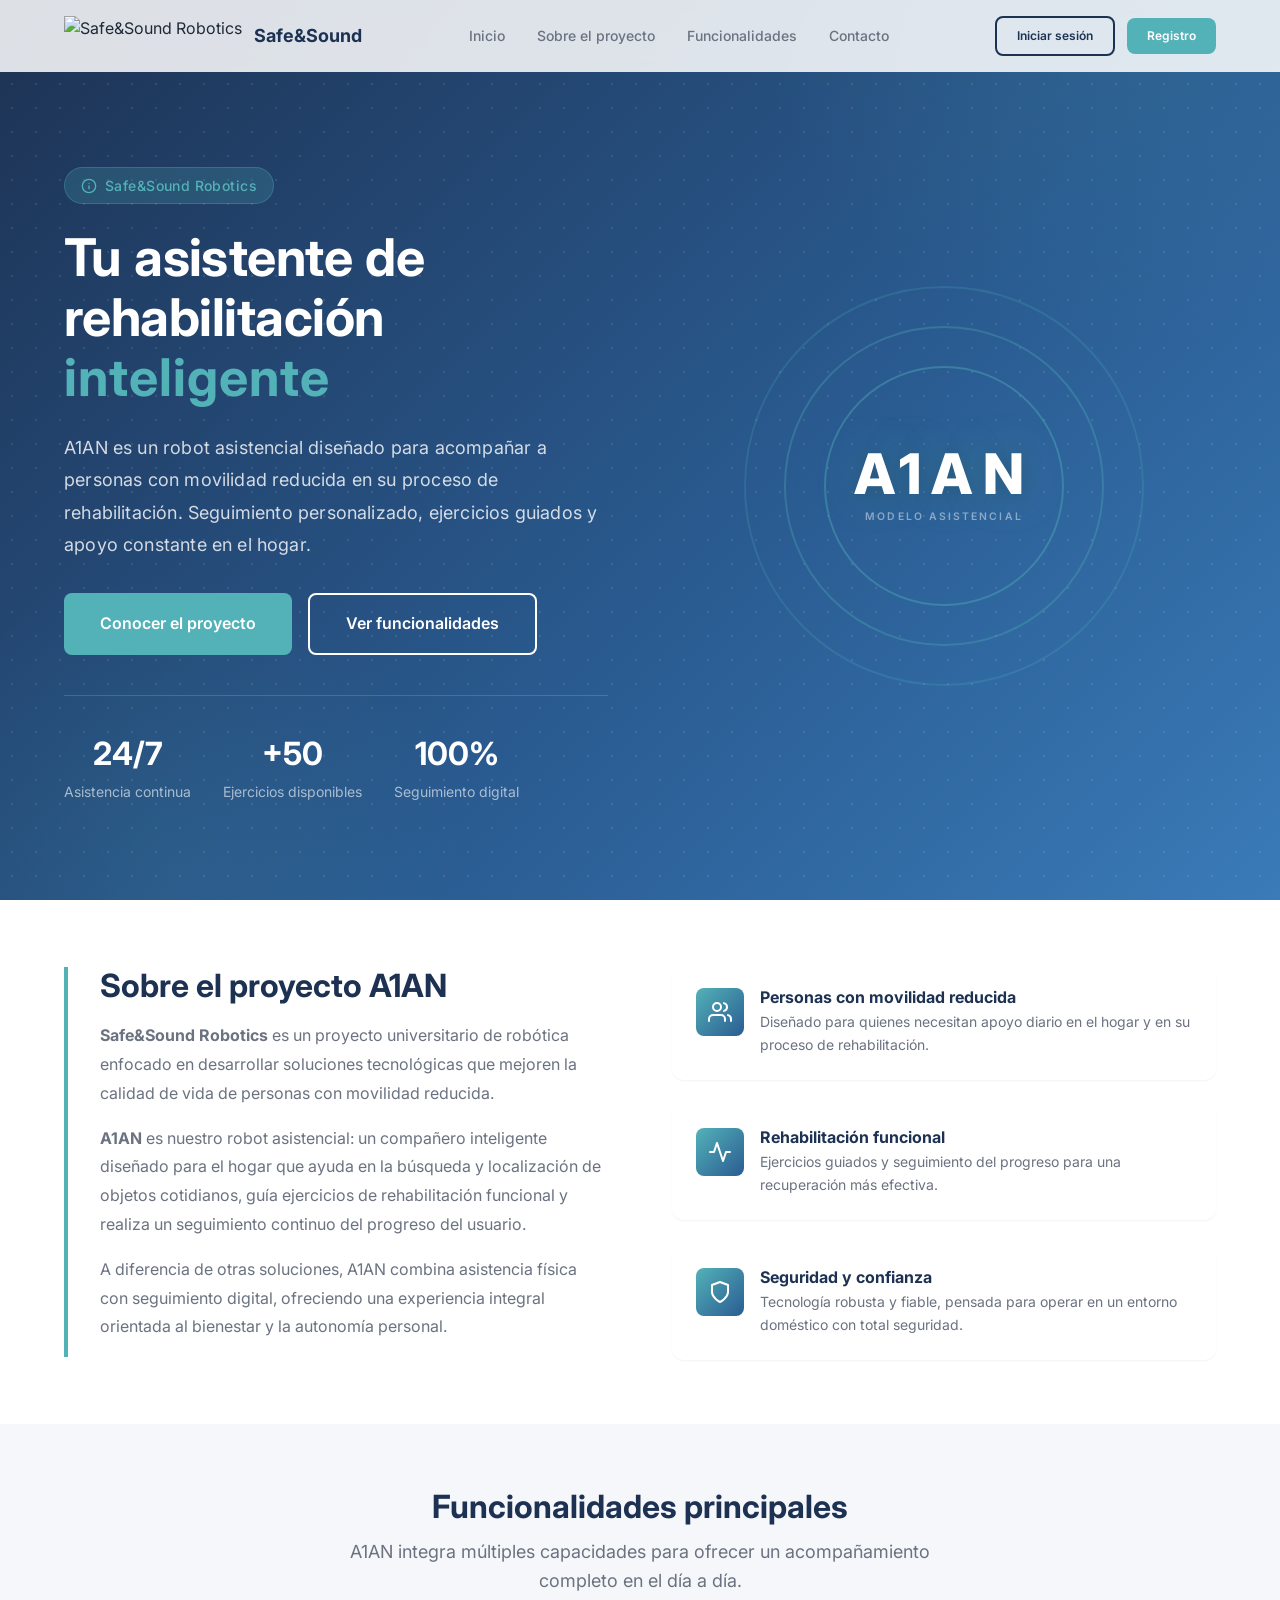
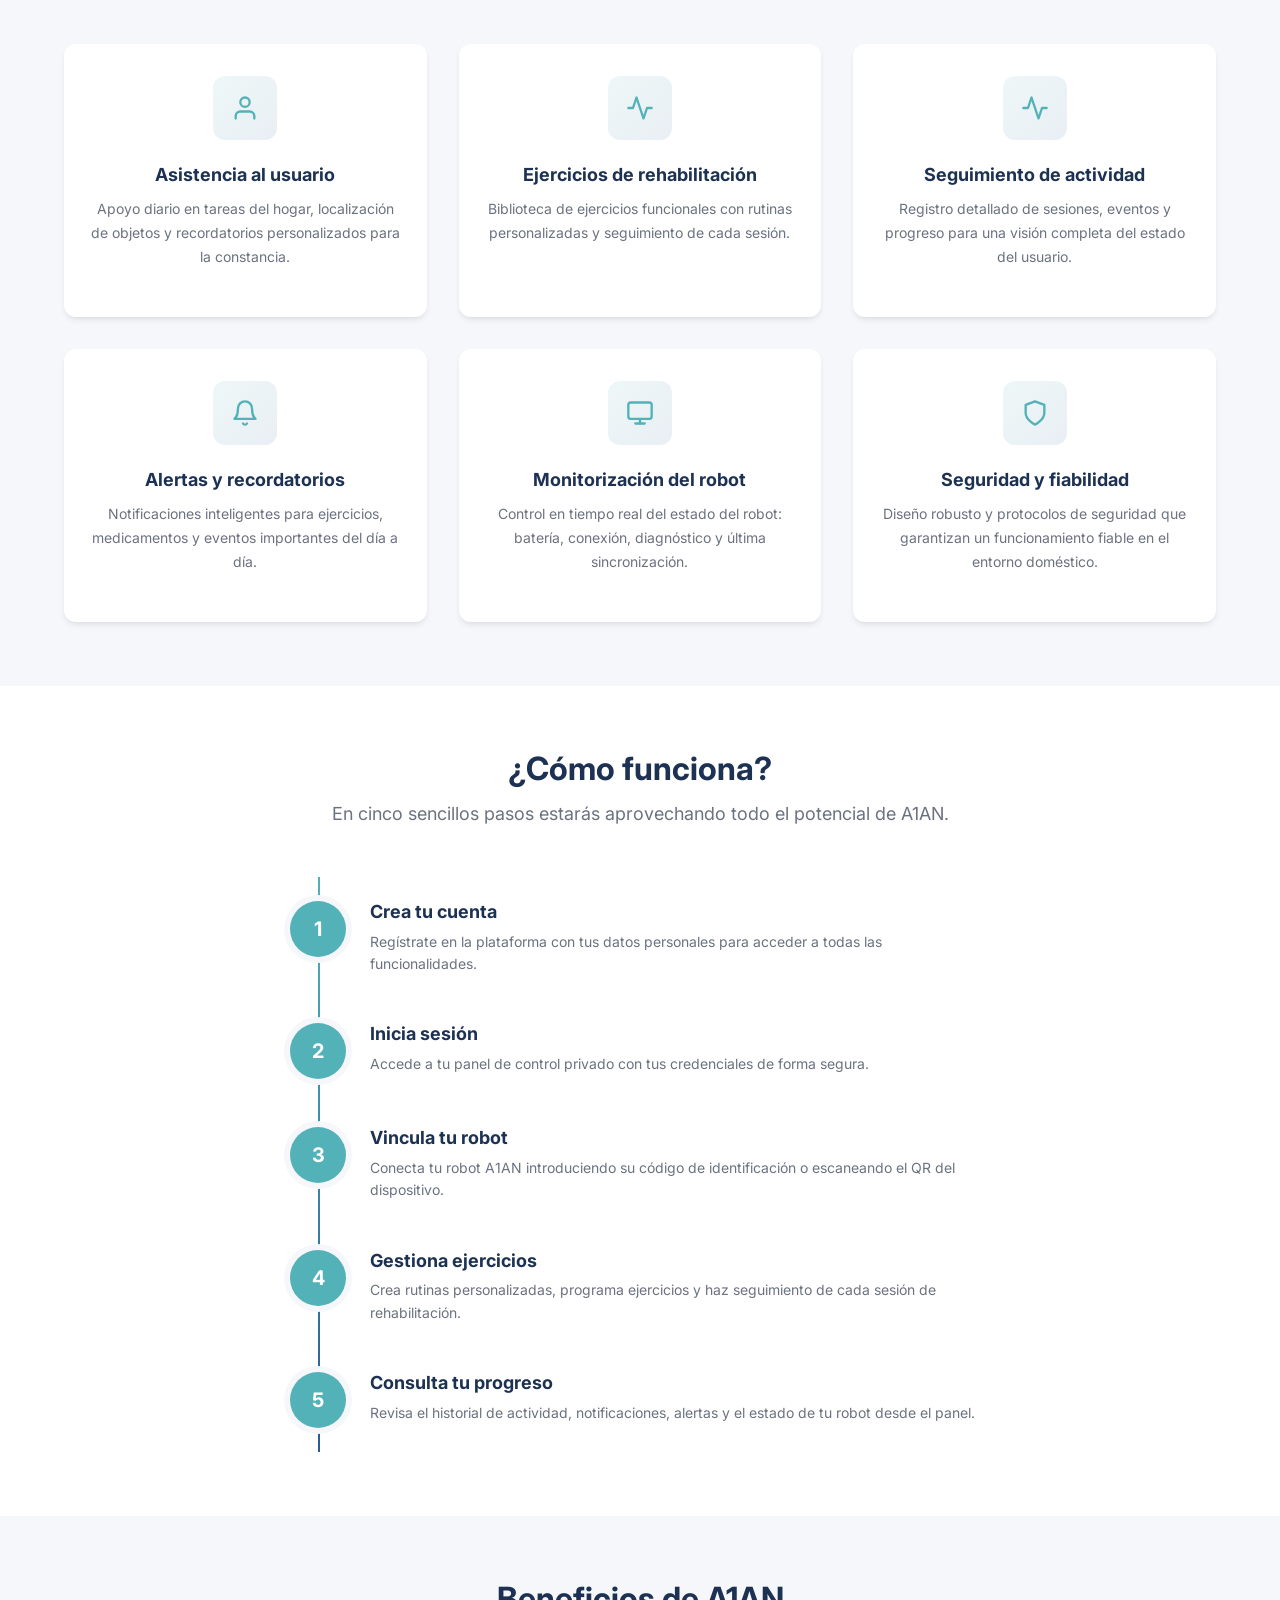
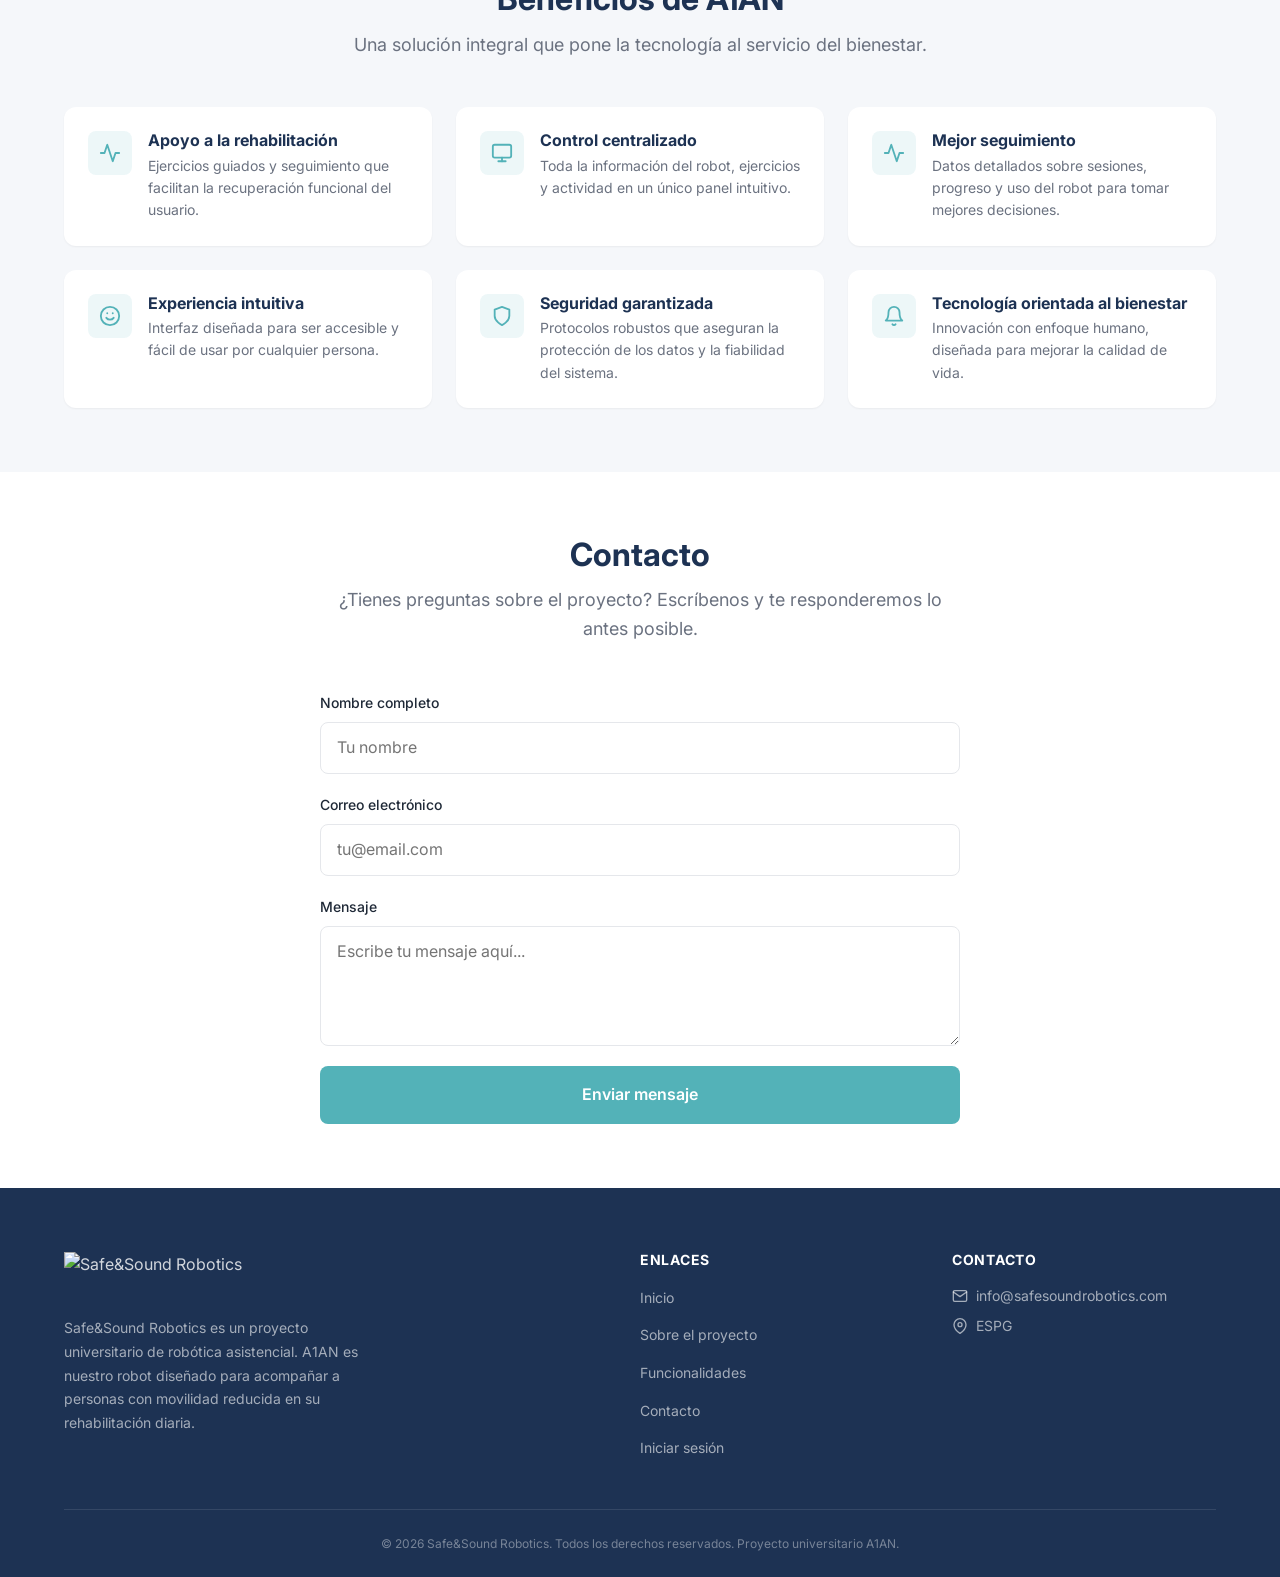
==== commit 3246013e: "feat: auth Supabase, estructura pages/, vercel.json, .gitignore" ====
--- a/index.html
+++ b/index.html
@@ -1,10 +1,12 @@
-<!DOCTYPE html>
+﻿<!DOCTYPE html>
 <html lang="es">
+
 <head>
   <meta charset="UTF-8">
   <meta name="viewport" content="width=device-width, initial-scale=1.0">
   <title>A1AN — Robot Asistencial | Safe&Sound Robotics</title>
-  <meta name="description" content="A1AN es un robot asistencial inteligente diseñado para personas con movilidad reducida. Rehabilitación, seguimiento y apoyo en el hogar.">
+  <meta name="description"
+    content="A1AN es un robot asistencial inteligente diseñado para personas con movilidad reducida. Rehabilitación, seguimiento y apoyo en el hogar.">
   <link rel="icon" href="assets/logo.png" type="image/png">
   <link rel="preconnect" href="https://fonts.googleapis.com">
   <link rel="preconnect" href="https://fonts.gstatic.com" crossorigin>
@@ -12,6 +14,7 @@
   <link rel="stylesheet" href="css/styles.css">
   <link rel="stylesheet" href="css/responsive.css">
 </head>
+
 <body>
 
   <!-- ====== HEADER ====== -->
@@ -30,8 +33,8 @@
       </nav>
 
       <div class="header-actions" id="headerActions">
-        <a href="login.html" class="btn btn-sm btn-outline-dark" id="loginBtn">Iniciar sesión</a>
-        <a href="register.html" class="btn btn-sm btn-primary">Registro</a>
+        <a href="/pages/login.html" class="btn btn-sm btn-outline-dark" id="loginBtn">Iniciar sesión</a>
+        <a href="/pages/register.html" class="btn btn-sm btn-primary">Registro</a>
       </div>
 
       <button class="hamburger" id="hamburger" aria-label="Menú">
@@ -48,11 +51,18 @@
     <div class="container hero-inner">
       <div class="hero-content">
         <span class="hero-label">
-          <svg width="16" height="16" viewBox="0 0 24 24" fill="none" stroke="currentColor" stroke-width="2" stroke-linecap="round" stroke-linejoin="round"><circle cx="12" cy="12" r="10"/><path d="M12 16v-4"/><path d="M12 8h.01"/></svg>
+          <svg width="16" height="16" viewBox="0 0 24 24" fill="none" stroke="currentColor" stroke-width="2"
+            stroke-linecap="round" stroke-linejoin="round">
+            <circle cx="12" cy="12" r="10" />
+            <path d="M12 16v-4" />
+            <path d="M12 8h.01" />
+          </svg>
           Safe&Sound Robotics
         </span>
         <h1>Tu asistente de rehabilitación <span class="highlight">inteligente</span></h1>
-        <p class="hero-description">A1AN es un robot asistencial diseñado para acompañar a personas con movilidad reducida en su proceso de rehabilitación. Seguimiento personalizado, ejercicios guiados y apoyo constante en el hogar.</p>
+        <p class="hero-description">A1AN es un robot asistencial diseñado para acompañar a personas con movilidad
+          reducida en su proceso de rehabilitación. Seguimiento personalizado, ejercicios guiados y apoyo constante en
+          el hogar.</p>
         <div class="hero-buttons">
           <a href="#sobre" class="btn btn-lg btn-primary">Conocer el proyecto</a>
           <a href="#funcionalidades" class="btn btn-lg btn-outline">Ver funcionalidades</a>
@@ -92,14 +102,24 @@
       <div class="about-grid fade-in">
         <div class="about-content">
           <h2>Sobre el proyecto A1AN</h2>
-          <p><strong>Safe&Sound Robotics</strong> es un proyecto universitario de robótica enfocado en desarrollar soluciones tecnológicas que mejoren la calidad de vida de personas con movilidad reducida.</p>
-          <p><strong>A1AN</strong> es nuestro robot asistencial: un compañero inteligente diseñado para el hogar que ayuda en la búsqueda y localización de objetos cotidianos, guía ejercicios de rehabilitación funcional y realiza un seguimiento continuo del progreso del usuario.</p>
-          <p>A diferencia de otras soluciones, A1AN combina asistencia física con seguimiento digital, ofreciendo una experiencia integral orientada al bienestar y la autonomía personal.</p>
+          <p><strong>Safe&Sound Robotics</strong> es un proyecto universitario de robótica enfocado en desarrollar
+            soluciones tecnológicas que mejoren la calidad de vida de personas con movilidad reducida.</p>
+          <p><strong>A1AN</strong> es nuestro robot asistencial: un compañero inteligente diseñado para el hogar que
+            ayuda en la búsqueda y localización de objetos cotidianos, guía ejercicios de rehabilitación funcional y
+            realiza un seguimiento continuo del progreso del usuario.</p>
+          <p>A diferencia de otras soluciones, A1AN combina asistencia física con seguimiento digital, ofreciendo una
+            experiencia integral orientada al bienestar y la autonomía personal.</p>
         </div>
         <div class="about-visual">
           <div class="about-card">
             <div class="about-card-icon">
-              <svg viewBox="0 0 24 24" fill="none" stroke="currentColor" stroke-width="2" stroke-linecap="round" stroke-linejoin="round"><path d="M17 21v-2a4 4 0 0 0-4-4H5a4 4 0 0 0-4 4v2"/><circle cx="9" cy="7" r="4"/><path d="M23 21v-2a4 4 0 0 0-3-3.87"/><path d="M16 3.13a4 4 0 0 1 0 7.75"/></svg>
+              <svg viewBox="0 0 24 24" fill="none" stroke="currentColor" stroke-width="2" stroke-linecap="round"
+                stroke-linejoin="round">
+                <path d="M17 21v-2a4 4 0 0 0-4-4H5a4 4 0 0 0-4 4v2" />
+                <circle cx="9" cy="7" r="4" />
+                <path d="M23 21v-2a4 4 0 0 0-3-3.87" />
+                <path d="M16 3.13a4 4 0 0 1 0 7.75" />
+              </svg>
             </div>
             <div>
               <h4>Personas con movilidad reducida</h4>
@@ -108,7 +128,10 @@
           </div>
           <div class="about-card">
             <div class="about-card-icon">
-              <svg viewBox="0 0 24 24" fill="none" stroke="currentColor" stroke-width="2" stroke-linecap="round" stroke-linejoin="round"><path d="M22 12h-4l-3 9L9 3l-3 9H2"/></svg>
+              <svg viewBox="0 0 24 24" fill="none" stroke="currentColor" stroke-width="2" stroke-linecap="round"
+                stroke-linejoin="round">
+                <path d="M22 12h-4l-3 9L9 3l-3 9H2" />
+              </svg>
             </div>
             <div>
               <h4>Rehabilitación funcional</h4>
@@ -117,7 +140,10 @@
           </div>
           <div class="about-card">
             <div class="about-card-icon">
-              <svg viewBox="0 0 24 24" fill="none" stroke="currentColor" stroke-width="2" stroke-linecap="round" stroke-linejoin="round"><path d="M12 22s8-4 8-10V5l-8-3-8 3v7c0 6 8 10 8 10z"/></svg>
+              <svg viewBox="0 0 24 24" fill="none" stroke="currentColor" stroke-width="2" stroke-linecap="round"
+                stroke-linejoin="round">
+                <path d="M12 22s8-4 8-10V5l-8-3-8 3v7c0 6 8 10 8 10z" />
+              </svg>
             </div>
             <div>
               <h4>Seguridad y confianza</h4>
@@ -133,56 +159,75 @@
   <section class="section section-alt" id="funcionalidades">
     <div class="container">
       <h2 class="section-title fade-in">Funcionalidades principales</h2>
-      <p class="section-subtitle fade-in">A1AN integra múltiples capacidades para ofrecer un acompañamiento completo en el día a día.</p>
+      <p class="section-subtitle fade-in">A1AN integra múltiples capacidades para ofrecer un acompañamiento completo en
+        el día a día.</p>
       <div class="features-grid">
         <div class="card feature-card fade-in">
           <div class="feature-icon">
-            <svg viewBox="0 0 24 24" fill="none" stroke="currentColor" stroke-width="2" stroke-linecap="round" stroke-linejoin="round"><path d="M20 21v-2a4 4 0 0 0-4-4H8a4 4 0 0 0-4 4v2"/><circle cx="12" cy="7" r="4"/></svg>
+            <svg viewBox="0 0 24 24" fill="none" stroke="currentColor" stroke-width="2" stroke-linecap="round"
+              stroke-linejoin="round">
+              <path d="M20 21v-2a4 4 0 0 0-4-4H8a4 4 0 0 0-4 4v2" />
+              <circle cx="12" cy="7" r="4" />
+            </svg>
           </div>
           <h3>Asistencia al usuario</h3>
-          <p>Apoyo diario en tareas del hogar, localización de objetos y recordatorios personalizados para la constancia.</p>
-        </div>
-        <div class="card feature-card fade-in">
-          <div class="feature-icon">
-            <svg viewBox="0 0 24 24" fill="none" stroke="currentColor" stroke-width="2" stroke-linecap="round" stroke-linejoin="round"><path d="M22 12h-4l-3 9L9 3l-3 9H2"/></svg>
+          <p>Apoyo diario en tareas del hogar, localización de objetos y recordatorios personalizados para la
+            constancia.</p>
+        </div>
+        <div class="card feature-card fade-in">
+          <div class="feature-icon">
+            <svg viewBox="0 0 24 24" fill="none" stroke="currentColor" stroke-width="2" stroke-linecap="round"
+              stroke-linejoin="round">
+              <path d="M22 12h-4l-3 9L9 3l-3 9H2" />
+            </svg>
           </div>
           <h3>Ejercicios de rehabilitación</h3>
           <p>Biblioteca de ejercicios funcionales con rutinas personalizadas y seguimiento de cada sesión.</p>
         </div>
         <div class="card feature-card fade-in">
           <div class="feature-icon">
-            <svg viewBox="0 0 24 24" fill="none" stroke="currentColor" stroke-width="2" stroke-linecap="round" stroke-linejoin="round"><polyline points="22 12 18 12 15 21 9 3 6 12 2 12"/></svg>
+            <svg viewBox="0 0 24 24" fill="none" stroke="currentColor" stroke-width="2" stroke-linecap="round"
+              stroke-linejoin="round">
+              <polyline points="22 12 18 12 15 21 9 3 6 12 2 12" />
+            </svg>
           </div>
           <h3>Seguimiento de actividad</h3>
           <p>Registro detallado de sesiones, eventos y progreso para una visión completa del estado del usuario.</p>
         </div>
         <div class="card feature-card fade-in">
           <div class="feature-icon">
-            <svg viewBox="0 0 24 24" fill="none" stroke="currentColor" stroke-width="2" stroke-linecap="round" stroke-linejoin="round"><path d="M18 8A6 6 0 0 0 6 8c0 7-3 9-3 9h18s-3-2-3-9"/><path d="M13.73 21a2 2 0 0 1-3.46 0"/></svg>
+            <svg viewBox="0 0 24 24" fill="none" stroke="currentColor" stroke-width="2" stroke-linecap="round"
+              stroke-linejoin="round">
+              <path d="M18 8A6 6 0 0 0 6 8c0 7-3 9-3 9h18s-3-2-3-9" />
+              <path d="M13.73 21a2 2 0 0 1-3.46 0" />
+            </svg>
           </div>
           <h3>Alertas y recordatorios</h3>
           <p>Notificaciones inteligentes para ejercicios, medicamentos y eventos importantes del día a día.</p>
         </div>
         <div class="card feature-card fade-in">
           <div class="feature-icon">
-            <svg viewBox="0 0 24 24" fill="none" stroke="currentColor" stroke-width="2" stroke-linecap="round" stroke-linejoin="round"><rect x="2" y="3" width="20" height="14" rx="2" ry="2"/><line x1="8" y1="21" x2="16" y2="21"/><line x1="12" y1="17" x2="12" y2="21"/></svg>
+            <svg viewBox="0 0 24 24" fill="none" stroke="currentColor" stroke-width="2" stroke-linecap="round"
+              stroke-linejoin="round">
+              <rect x="2" y="3" width="20" height="14" rx="2" ry="2" />
+              <line x1="8" y1="21" x2="16" y2="21" />
+              <line x1="12" y1="17" x2="12" y2="21" />
+            </svg>
           </div>
           <h3>Monitorización del robot</h3>
           <p>Control en tiempo real del estado del robot: batería, conexión, diagnóstico y última sincronización.</p>
         </div>
-        <div class="card feature-card fade-in">
-          <div class="feature-icon">
-            <svg viewBox="0 0 24 24" fill="none" stroke="currentColor" stroke-width="2" stroke-linecap="round" stroke-linejoin="round"><circle cx="12" cy="12" r="3"/><path d="M19.4 15a1.65 1.65 0 0 0 .33 1.82l.06.06a2 2 0 0 1 0 2.83 2 2 0 0 1-2.83 0l-.06-.06a1.65 1.65 0 0 0-1.82-.33 1.65 1.65 0 0 0-1 1.51V21a2 2 0 0 1-2 2 2 2 0 0 1-2-2v-.09A1.65 1.65 0 0 0 9 19.4a1.65 1.65 0 0 0-1.82.33l-.06.06a2 2 0 0 1-2.83 0 2 2 0 0 1 0-2.83l.06-.06A1.65 1.65 0 0 0 4.68 15a1.65 1.65 0 0 0-1.51-1H3a2 2 0 0 1-2-2 2 2 0 0 1 2-2h.09A1.65 1.65 0 0 0 4.6 9a1.65 1.65 0 0 0-.33-1.82l-.06-.06a2 2 0 0 1 0-2.83 2 2 0 0 1 2.83 0l.06.06A1.65 1.65 0 0 0 9 4.68a1.65 1.65 0 0 0 1-1.51V3a2 2 0 0 1 2-2 2 2 0 0 1 2 2v.09a1.65 1.65 0 0 0 1 1.51 1.65 1.65 0 0 0 1.82-.33l.06-.06a2 2 0 0 1 2.83 0 2 2 0 0 1 0 2.83l-.06.06A1.65 1.65 0 0 0 19.4 9a1.65 1.65 0 0 0 1.51 1H21a2 2 0 0 1 2 2 2 2 0 0 1-2 2h-.09a1.65 1.65 0 0 0-1.51 1z"/></svg>
-          </div>
-          <h3>Fácil de usar</h3>
-          <p>Interfaz intuitiva y sencilla diseñada para que cualquier persona pueda gestionar el robot sin dificultad.</p>
-        </div>
-        <div class="card feature-card fade-in">
-          <div class="feature-icon">
-            <svg viewBox="0 0 24 24" fill="none" stroke="currentColor" stroke-width="2" stroke-linecap="round" stroke-linejoin="round"><path d="M12 22s8-4 8-10V5l-8-3-8 3v7c0 6 8 10 8 10z"/></svg>
+
+        <div class="card feature-card fade-in">
+          <div class="feature-icon">
+            <svg viewBox="0 0 24 24" fill="none" stroke="currentColor" stroke-width="2" stroke-linecap="round"
+              stroke-linejoin="round">
+              <path d="M12 22s8-4 8-10V5l-8-3-8 3v7c0 6 8 10 8 10z" />
+            </svg>
           </div>
           <h3>Seguridad y fiabilidad</h3>
-          <p>Diseño robusto y protocolos de seguridad que garantizan un funcionamiento fiable en el entorno doméstico.</p>
+          <p>Diseño robusto y protocolos de seguridad que garantizan un funcionamiento fiable en el entorno doméstico.
+          </p>
         </div>
       </div>
     </div>
@@ -241,7 +286,10 @@
       <div class="benefits-grid">
         <div class="benefit-item fade-in">
           <div class="benefit-icon">
-            <svg viewBox="0 0 24 24" fill="none" stroke="currentColor" stroke-width="2" stroke-linecap="round" stroke-linejoin="round"><path d="M22 12h-4l-3 9L9 3l-3 9H2"/></svg>
+            <svg viewBox="0 0 24 24" fill="none" stroke="currentColor" stroke-width="2" stroke-linecap="round"
+              stroke-linejoin="round">
+              <path d="M22 12h-4l-3 9L9 3l-3 9H2" />
+            </svg>
           </div>
           <div class="benefit-text">
             <h4>Apoyo a la rehabilitación</h4>
@@ -250,7 +298,12 @@
         </div>
         <div class="benefit-item fade-in">
           <div class="benefit-icon">
-            <svg viewBox="0 0 24 24" fill="none" stroke="currentColor" stroke-width="2" stroke-linecap="round" stroke-linejoin="round"><rect x="2" y="3" width="20" height="14" rx="2" ry="2"/><line x1="8" y1="21" x2="16" y2="21"/><line x1="12" y1="17" x2="12" y2="21"/></svg>
+            <svg viewBox="0 0 24 24" fill="none" stroke="currentColor" stroke-width="2" stroke-linecap="round"
+              stroke-linejoin="round">
+              <rect x="2" y="3" width="20" height="14" rx="2" ry="2" />
+              <line x1="8" y1="21" x2="16" y2="21" />
+              <line x1="12" y1="17" x2="12" y2="21" />
+            </svg>
           </div>
           <div class="benefit-text">
             <h4>Control centralizado</h4>
@@ -259,7 +312,10 @@
         </div>
         <div class="benefit-item fade-in">
           <div class="benefit-icon">
-            <svg viewBox="0 0 24 24" fill="none" stroke="currentColor" stroke-width="2" stroke-linecap="round" stroke-linejoin="round"><polyline points="22 12 18 12 15 21 9 3 6 12 2 12"/></svg>
+            <svg viewBox="0 0 24 24" fill="none" stroke="currentColor" stroke-width="2" stroke-linecap="round"
+              stroke-linejoin="round">
+              <polyline points="22 12 18 12 15 21 9 3 6 12 2 12" />
+            </svg>
           </div>
           <div class="benefit-text">
             <h4>Mejor seguimiento</h4>
@@ -268,7 +324,13 @@
         </div>
         <div class="benefit-item fade-in">
           <div class="benefit-icon">
-            <svg viewBox="0 0 24 24" fill="none" stroke="currentColor" stroke-width="2" stroke-linecap="round" stroke-linejoin="round"><circle cx="12" cy="12" r="10"/><path d="M8 14s1.5 2 4 2 4-2 4-2"/><line x1="9" y1="9" x2="9.01" y2="9"/><line x1="15" y1="9" x2="15.01" y2="9"/></svg>
+            <svg viewBox="0 0 24 24" fill="none" stroke="currentColor" stroke-width="2" stroke-linecap="round"
+              stroke-linejoin="round">
+              <circle cx="12" cy="12" r="10" />
+              <path d="M8 14s1.5 2 4 2 4-2 4-2" />
+              <line x1="9" y1="9" x2="9.01" y2="9" />
+              <line x1="15" y1="9" x2="15.01" y2="9" />
+            </svg>
           </div>
           <div class="benefit-text">
             <h4>Experiencia intuitiva</h4>
@@ -277,7 +339,10 @@
         </div>
         <div class="benefit-item fade-in">
           <div class="benefit-icon">
-            <svg viewBox="0 0 24 24" fill="none" stroke="currentColor" stroke-width="2" stroke-linecap="round" stroke-linejoin="round"><path d="M12 22s8-4 8-10V5l-8-3-8 3v7c0 6 8 10 8 10z"/></svg>
+            <svg viewBox="0 0 24 24" fill="none" stroke="currentColor" stroke-width="2" stroke-linecap="round"
+              stroke-linejoin="round">
+              <path d="M12 22s8-4 8-10V5l-8-3-8 3v7c0 6 8 10 8 10z" />
+            </svg>
           </div>
           <div class="benefit-text">
             <h4>Seguridad garantizada</h4>
@@ -286,7 +351,11 @@
         </div>
         <div class="benefit-item fade-in">
           <div class="benefit-icon">
-            <svg viewBox="0 0 24 24" fill="none" stroke="currentColor" stroke-width="2" stroke-linecap="round" stroke-linejoin="round"><path d="M18 8A6 6 0 0 0 6 8c0 7-3 9-3 9h18s-3-2-3-9"/><path d="M13.73 21a2 2 0 0 1-3.46 0"/></svg>
+            <svg viewBox="0 0 24 24" fill="none" stroke="currentColor" stroke-width="2" stroke-linecap="round"
+              stroke-linejoin="round">
+              <path d="M18 8A6 6 0 0 0 6 8c0 7-3 9-3 9h18s-3-2-3-9" />
+              <path d="M13.73 21a2 2 0 0 1-3.46 0" />
+            </svg>
           </div>
           <div class="benefit-text">
             <h4>Tecnología orientada al bienestar</h4>
@@ -301,7 +370,8 @@
   <section class="section" id="contacto">
     <div class="container">
       <h2 class="section-title fade-in">Contacto</h2>
-      <p class="section-subtitle fade-in">¿Tienes preguntas sobre el proyecto? Escríbenos y te responderemos lo antes posible.</p>
+      <p class="section-subtitle fade-in">¿Tienes preguntas sobre el proyecto? Escríbenos y te responderemos lo antes
+        posible.</p>
       <div class="contact-wrapper fade-in">
         <form class="contact-form" id="contactForm">
           <div class="form-group">
@@ -328,7 +398,8 @@
       <div class="footer-grid">
         <div class="footer-brand">
           <img src="assets/logo.png" alt="Safe&Sound Robotics">
-          <p>Safe&Sound Robotics es un proyecto universitario de robótica asistencial. A1AN es nuestro robot diseñado para acompañar a personas con movilidad reducida en su rehabilitación diaria.</p>
+          <p>Safe&Sound Robotics es un proyecto universitario de robótica asistencial. A1AN es nuestro robot diseñado
+            para acompañar a personas con movilidad reducida en su rehabilitación diaria.</p>
         </div>
         <div class="footer-links">
           <h4>Enlaces</h4>
@@ -337,18 +408,26 @@
             <li><a href="#sobre">Sobre el proyecto</a></li>
             <li><a href="#funcionalidades">Funcionalidades</a></li>
             <li><a href="#contacto">Contacto</a></li>
-            <li><a href="login.html">Iniciar sesión</a></li>
+            <li><a href="/pages/login.html">Iniciar sesión</a></li>
           </ul>
         </div>
         <div class="footer-contact">
           <h4>Contacto</h4>
           <p>
-            <svg viewBox="0 0 24 24" fill="none" stroke="currentColor" stroke-width="2" stroke-linecap="round" stroke-linejoin="round"><path d="M4 4h16c1.1 0 2 .9 2 2v12c0 1.1-.9 2-2 2H4c-1.1 0-2-.9-2-2V6c0-1.1.9-2 2-2z"/><polyline points="22,6 12,13 2,6"/></svg>
+            <svg viewBox="0 0 24 24" fill="none" stroke="currentColor" stroke-width="2" stroke-linecap="round"
+              stroke-linejoin="round">
+              <path d="M4 4h16c1.1 0 2 .9 2 2v12c0 1.1-.9 2-2 2H4c-1.1 0-2-.9-2-2V6c0-1.1.9-2 2-2z" />
+              <polyline points="22,6 12,13 2,6" />
+            </svg>
             info@safesoundrobotics.com
           </p>
           <p>
-            <svg viewBox="0 0 24 24" fill="none" stroke="currentColor" stroke-width="2" stroke-linecap="round" stroke-linejoin="round"><path d="M21 10c0 7-9 13-9 13s-9-6-9-13a9 9 0 0 1 18 0z"/><circle cx="12" cy="10" r="3"/></svg>
-            Universidad — Dpto. de Ingeniería
+            <svg viewBox="0 0 24 24" fill="none" stroke="currentColor" stroke-width="2" stroke-linecap="round"
+              stroke-linejoin="round">
+              <path d="M21 10c0 7-9 13-9 13s-9-6-9-13a9 9 0 0 1 18 0z" />
+              <circle cx="12" cy="10" r="3" />
+            </svg>
+            ESPG
           </p>
         </div>
       </div>
@@ -363,4 +442,5 @@
 
   <script src="js/main.js"></script>
 </body>
-</html>
+
+</html>
